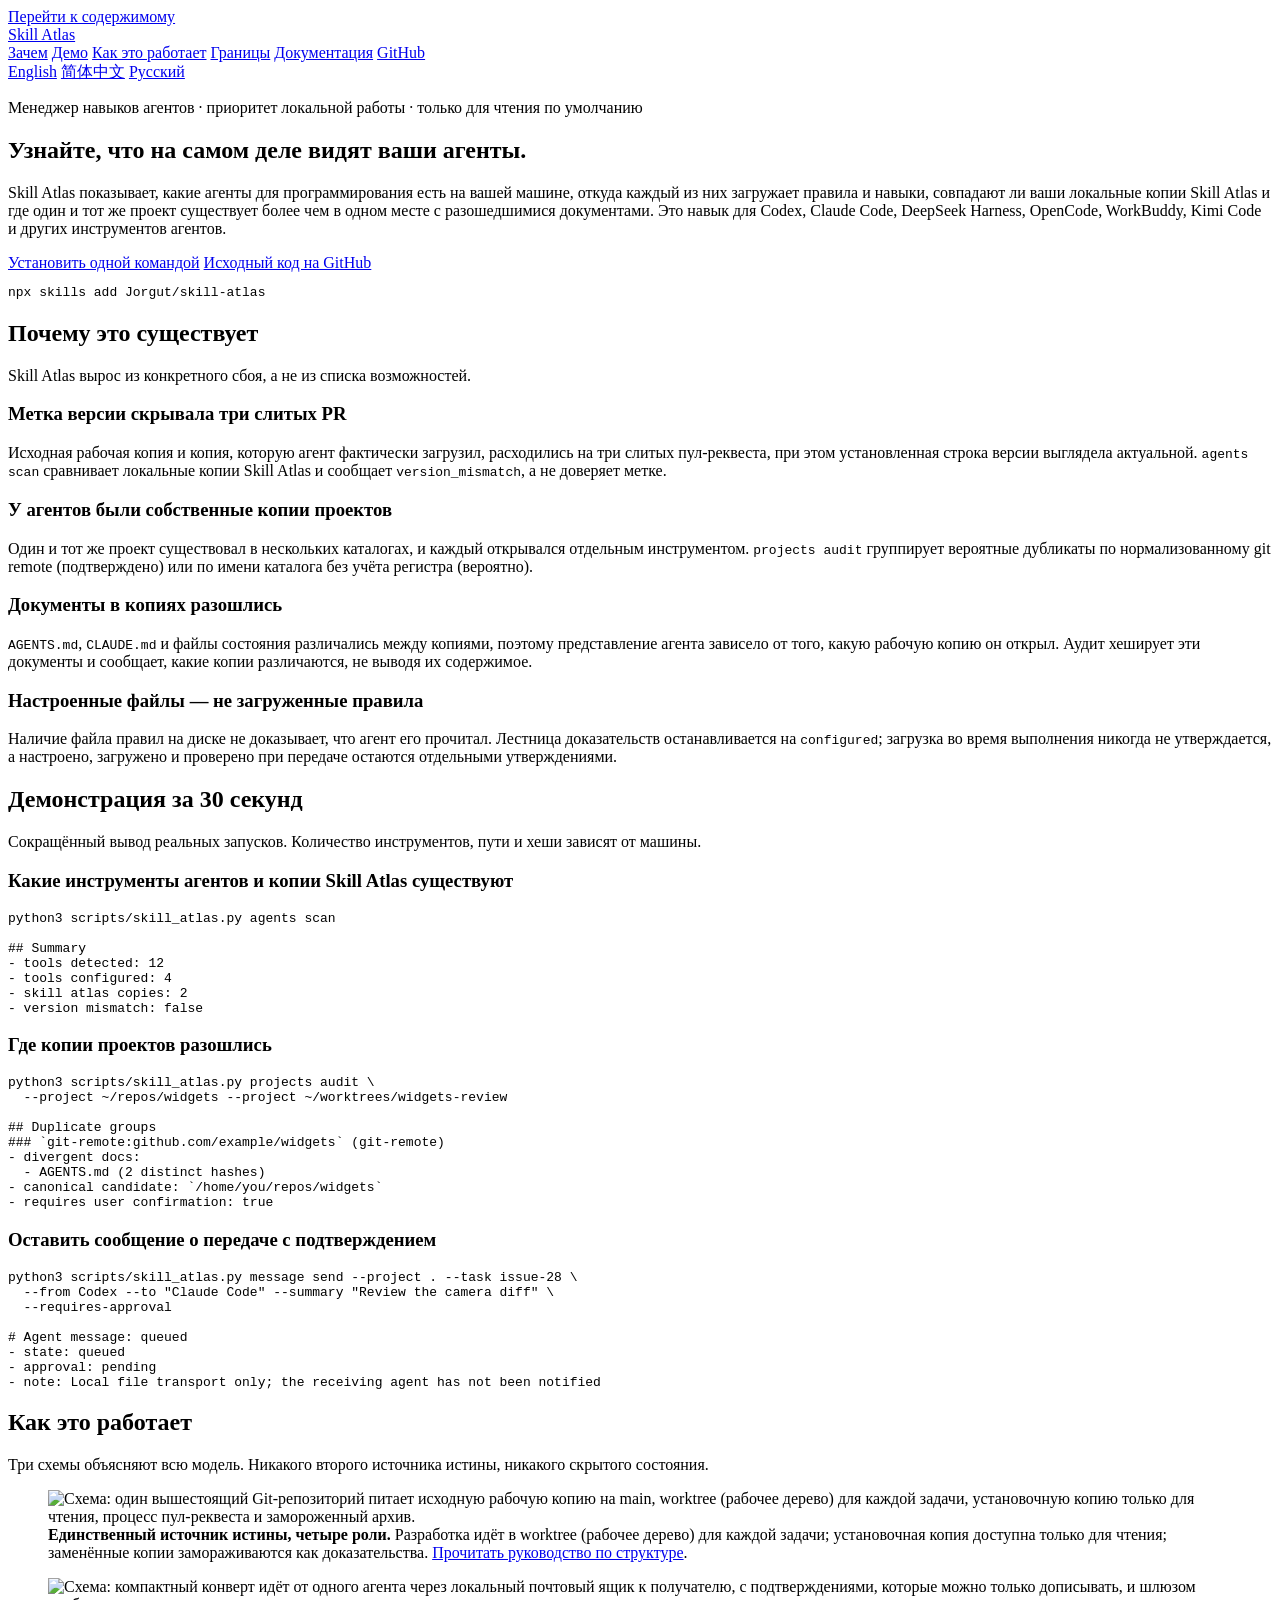
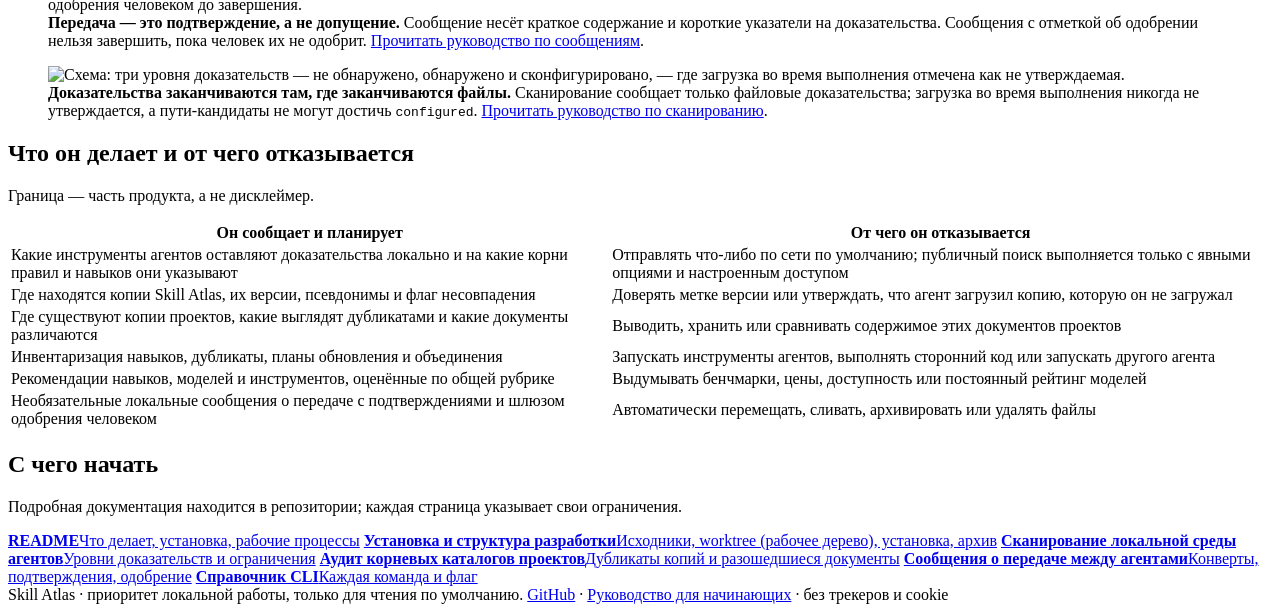
==== site/ru/index.html @ cd780894 "feat: add Chinese and Russian showcase pages Translate the site into Simplified Chinese and Russian " ====
<!doctype html>
<html lang="ru">
<head>
  <meta charset="utf-8">
  <meta name="viewport" content="width=device-width, initial-scale=1">
  <title>Skill Atlas — что на самом деле видят ваши агенты</title>
  <meta name="description" content="Локальные доказательства только для чтения об установленных агентах для программирования, их корнях правил и навыков, копиях Skill Atlas и разошедшихся копиях проектов. Один навык, одна команда.">
  <link rel="alternate" hreflang="en" href="https://jorgut.github.io/skill-atlas/">
  <link rel="alternate" hreflang="zh-CN" href="https://jorgut.github.io/skill-atlas/zh-CN/">
  <link rel="alternate" hreflang="ru" href="https://jorgut.github.io/skill-atlas/ru/">
  <link rel="stylesheet" href="../styles.css">
</head>
<body>
  <a class="skip-link" href="#main">Перейти к содержимому</a>

  <header class="site">
    <div class="wrap">
      <a class="brand" href="../">Skill Atlas</a>
      <nav aria-label="Основная навигация">
        <a href="#why">Зачем</a>
        <a href="#demo">Демо</a>
        <a href="#how">Как это работает</a>
        <a href="#refuses">Границы</a>
        <a href="#start">Документация</a>
        <a href="https://github.com/Jorgut/skill-atlas">GitHub</a>
      </nav>
      <div class="lang" aria-label="Язык">
        <a href="../" lang="en">English</a>
        <a href="../zh-CN/" lang="zh-CN">简体中文</a>
        <a href="./" aria-current="page">Русский</a>
      </div>
    </div>
  </header>

  <main id="main">
    <div class="wrap">
      <section class="hero" aria-labelledby="hero-title">
        <p class="eyebrow">Менеджер навыков агентов · приоритет локальной работы · только для чтения по умолчанию</p>
        <h1 id="hero-title">Узнайте, что на самом деле видят ваши агенты.</h1>
        <p class="lede">
          Skill Atlas показывает, какие агенты для программирования есть на вашей машине,
          откуда каждый из них загружает правила и навыки, совпадают ли ваши локальные копии Skill Atlas
          и где один и тот же проект существует более чем в одном месте с разошедшимися документами.
          Это навык для Codex, Claude Code, DeepSeek Harness, OpenCode, WorkBuddy, Kimi Code
          и других инструментов агентов.
        </p>
        <div class="actions">
          <a class="button primary" href="#install">Установить одной командой</a>
          <a class="button" href="https://github.com/Jorgut/skill-atlas">Исходный код на GitHub</a>
        </div>
        <pre id="install"><code>npx skills add Jorgut/skill-atlas</code></pre>
      </section>

      <section id="why" aria-labelledby="why-title">
        <h2 id="why-title">Почему это существует</h2>
        <p class="section-note">Skill Atlas вырос из конкретного сбоя, а не из списка возможностей.</p>
        <div class="grid two">
          <div class="card">
            <h3>Метка версии скрывала три слитых PR</h3>
            <p>Исходная рабочая копия и копия, которую агент фактически загрузил, расходились на три
              слитых пул-реквеста, при этом установленная строка версии выглядела актуальной.
              <code>agents scan</code> сравнивает локальные копии Skill Atlas и сообщает
              <code>version_mismatch</code>, а не доверяет метке.</p>
          </div>
          <div class="card">
            <h3>У агентов были собственные копии проектов</h3>
            <p>Один и тот же проект существовал в нескольких каталогах, и каждый открывался отдельным
              инструментом. <code>projects audit</code> группирует вероятные дубликаты по нормализованному
              git remote (подтверждено) или по имени каталога без учёта регистра (вероятно).</p>
          </div>
          <div class="card">
            <h3>Документы в копиях разошлись</h3>
            <p><code>AGENTS.md</code>, <code>CLAUDE.md</code> и файлы состояния различались между копиями,
              поэтому представление агента зависело от того, какую рабочую копию он открыл.
              Аудит хеширует эти документы и сообщает, какие копии различаются, не выводя их содержимое.</p>
          </div>
          <div class="card">
            <h3>Настроенные файлы — не загруженные правила</h3>
            <p>Наличие файла правил на диске не доказывает, что агент его прочитал. Лестница доказательств
              останавливается на <code>configured</code>; загрузка во время выполнения никогда не утверждается,
              а настроено, загружено и проверено при передаче остаются отдельными утверждениями.</p>
          </div>
        </div>
      </section>

      <section id="demo" aria-labelledby="demo-title">
        <h2 id="demo-title">Демонстрация за 30 секунд</h2>
        <p class="section-note">Сокращённый вывод реальных запусков. Количество инструментов, пути и хеши зависят от машины.</p>
        <div class="demo">
          <h3>Какие инструменты агентов и копии Skill Atlas существуют</h3>
          <pre><code>python3 scripts/skill_atlas.py agents scan

## Summary
- tools detected: 12
- tools configured: 4
- skill atlas copies: 2
- version mismatch: false</code></pre>

          <h3>Где копии проектов разошлись</h3>
          <pre><code>python3 scripts/skill_atlas.py projects audit \
  --project ~/repos/widgets --project ~/worktrees/widgets-review

## Duplicate groups
### `git-remote:github.com/example/widgets` (git-remote)
- divergent docs:
  - AGENTS.md (2 distinct hashes)
- canonical candidate: `/home/you/repos/widgets`
- requires user confirmation: true</code></pre>

          <h3>Оставить сообщение о передаче с подтверждением</h3>
          <pre><code>python3 scripts/skill_atlas.py message send --project . --task issue-28 \
  --from Codex --to "Claude Code" --summary "Review the camera diff" \
  --requires-approval

# Agent message: queued
- state: queued
- approval: pending
- note: Local file transport only; the receiving agent has not been notified</code></pre>
        </div>
      </section>

      <section id="how" aria-labelledby="how-title">
        <h2 id="how-title">Как это работает</h2>
        <p class="section-note">Три схемы объясняют всю модель. Никакого второго источника истины, никакого скрытого состояния.</p>

        <figure>
          <img src="../assets/roles.svg" alt="Схема: один вышестоящий Git-репозиторий питает исходную рабочую копию на main, worktree (рабочее дерево) для каждой задачи, установочную копию только для чтения, процесс пул-реквеста и замороженный архив.">
          <figcaption><strong>Единственный источник истины, четыре роли.</strong> Разработка идёт в worktree (рабочее дерево)
            для каждой задачи; установочная копия доступна только для чтения; заменённые копии замораживаются как доказательства.
            <a href="https://github.com/Jorgut/skill-atlas/blob/main/docs/development-layout.md">Прочитать руководство по структуре</a>.</figcaption>
        </figure>

        <figure>
          <img src="../assets/message-flow.svg" alt="Схема: компактный конверт идёт от одного агента через локальный почтовый ящик к получателю, с подтверждениями, которые можно только дописывать, и шлюзом одобрения человеком до завершения.">
          <figcaption><strong>Передача — это подтверждение, а не допущение.</strong> Сообщение несёт краткое содержание
            и короткие указатели на доказательства. Сообщения с отметкой об одобрении нельзя завершить,
            пока человек их не одобрит.
            <a href="https://github.com/Jorgut/skill-atlas/blob/main/docs/agent-messaging.md">Прочитать руководство по сообщениям</a>.</figcaption>
        </figure>

        <figure>
          <img src="../assets/evidence-ladder.svg" alt="Схема: три уровня доказательств — не обнаружено, обнаружено и сконфигурировано, — где загрузка во время выполнения отмечена как не утверждаемая.">
          <figcaption><strong>Доказательства заканчиваются там, где заканчиваются файлы.</strong> Сканирование сообщает
            только файловые доказательства; загрузка во время выполнения никогда не утверждается,
            а пути-кандидаты не могут достичь <code>configured</code>.
            <a href="https://github.com/Jorgut/skill-atlas/blob/main/docs/agent-environments.md">Прочитать руководство по сканированию</a>.</figcaption>
        </figure>
      </section>

      <section id="refuses" aria-labelledby="refuses-title">
        <h2 id="refuses-title">Что он делает и от чего отказывается</h2>
        <p class="section-note">Граница — часть продукта, а не дисклеймер.</p>
        <div class="table-wrap">
          <table>
            <thead>
              <tr><th scope="col">Он сообщает и планирует</th><th scope="col">От чего он отказывается</th></tr>
            </thead>
            <tbody>
              <tr><td>Какие инструменты агентов оставляют доказательства локально и на какие корни правил и навыков они указывают</td><td class="refuse">Отправлять что-либо по сети по умолчанию; публичный поиск выполняется только с явными опциями и настроенным доступом</td></tr>
              <tr><td>Где находятся копии Skill Atlas, их версии, псевдонимы и флаг несовпадения</td><td class="refuse">Доверять метке версии или утверждать, что агент загрузил копию, которую он не загружал</td></tr>
              <tr><td>Где существуют копии проектов, какие выглядят дубликатами и какие документы различаются</td><td class="refuse">Выводить, хранить или сравнивать содержимое этих документов проектов</td></tr>
              <tr><td>Инвентаризация навыков, дубликаты, планы обновления и объединения</td><td class="refuse">Запускать инструменты агентов, выполнять сторонний код или запускать другого агента</td></tr>
              <tr><td>Рекомендации навыков, моделей и инструментов, оценённые по общей рубрике</td><td class="refuse">Выдумывать бенчмарки, цены, доступность или постоянный рейтинг моделей</td></tr>
              <tr><td>Необязательные локальные сообщения о передаче с подтверждениями и шлюзом одобрения человеком</td><td class="refuse">Автоматически перемещать, сливать, архивировать или удалять файлы</td></tr>
            </tbody>
          </table>
        </div>
      </section>

      <section id="start" aria-labelledby="start-title">
        <h2 id="start-title">С чего начать</h2>
        <p class="section-note">Подробная документация находится в репозитории; каждая страница указывает свои ограничения.</p>
        <div class="links">
          <a href="https://github.com/Jorgut/skill-atlas/blob/main/README.md"><strong>README</strong><span>Что делает, установка, рабочие процессы</span></a>
          <a href="https://github.com/Jorgut/skill-atlas/blob/main/docs/development-layout.md"><strong>Установка и структура разработки</strong><span>Исходники, worktree (рабочее дерево), установка, архив</span></a>
          <a href="https://github.com/Jorgut/skill-atlas/blob/main/docs/agent-environments.md"><strong>Сканирование локальной среды агентов</strong><span>Уровни доказательств и ограничения</span></a>
          <a href="https://github.com/Jorgut/skill-atlas/blob/main/docs/project-root-audit.md"><strong>Аудит корневых каталогов проектов</strong><span>Дубликаты копий и разошедшиеся документы</span></a>
          <a href="https://github.com/Jorgut/skill-atlas/blob/main/docs/agent-messaging.md"><strong>Сообщения о передаче между агентами</strong><span>Конверты, подтверждения, одобрение</span></a>
          <a href="https://github.com/Jorgut/skill-atlas/blob/main/docs/cli-reference.md"><strong>Справочник CLI</strong><span>Каждая команда и флаг</span></a>
        </div>
      </section>
    </div>
  </main>

  <footer>
    <div class="wrap">
      <span>Skill Atlas · приоритет локальной работы, только для чтения по умолчанию.</span>
      <span><a href="https://github.com/Jorgut/skill-atlas">GitHub</a> · <a href="https://github.com/Jorgut/skill-atlas/blob/main/docs/GETTING_STARTED.ru.md">Руководство для начинающих</a> · без трекеров и cookie</span>
    </div>
  </footer>
</body>
</html>
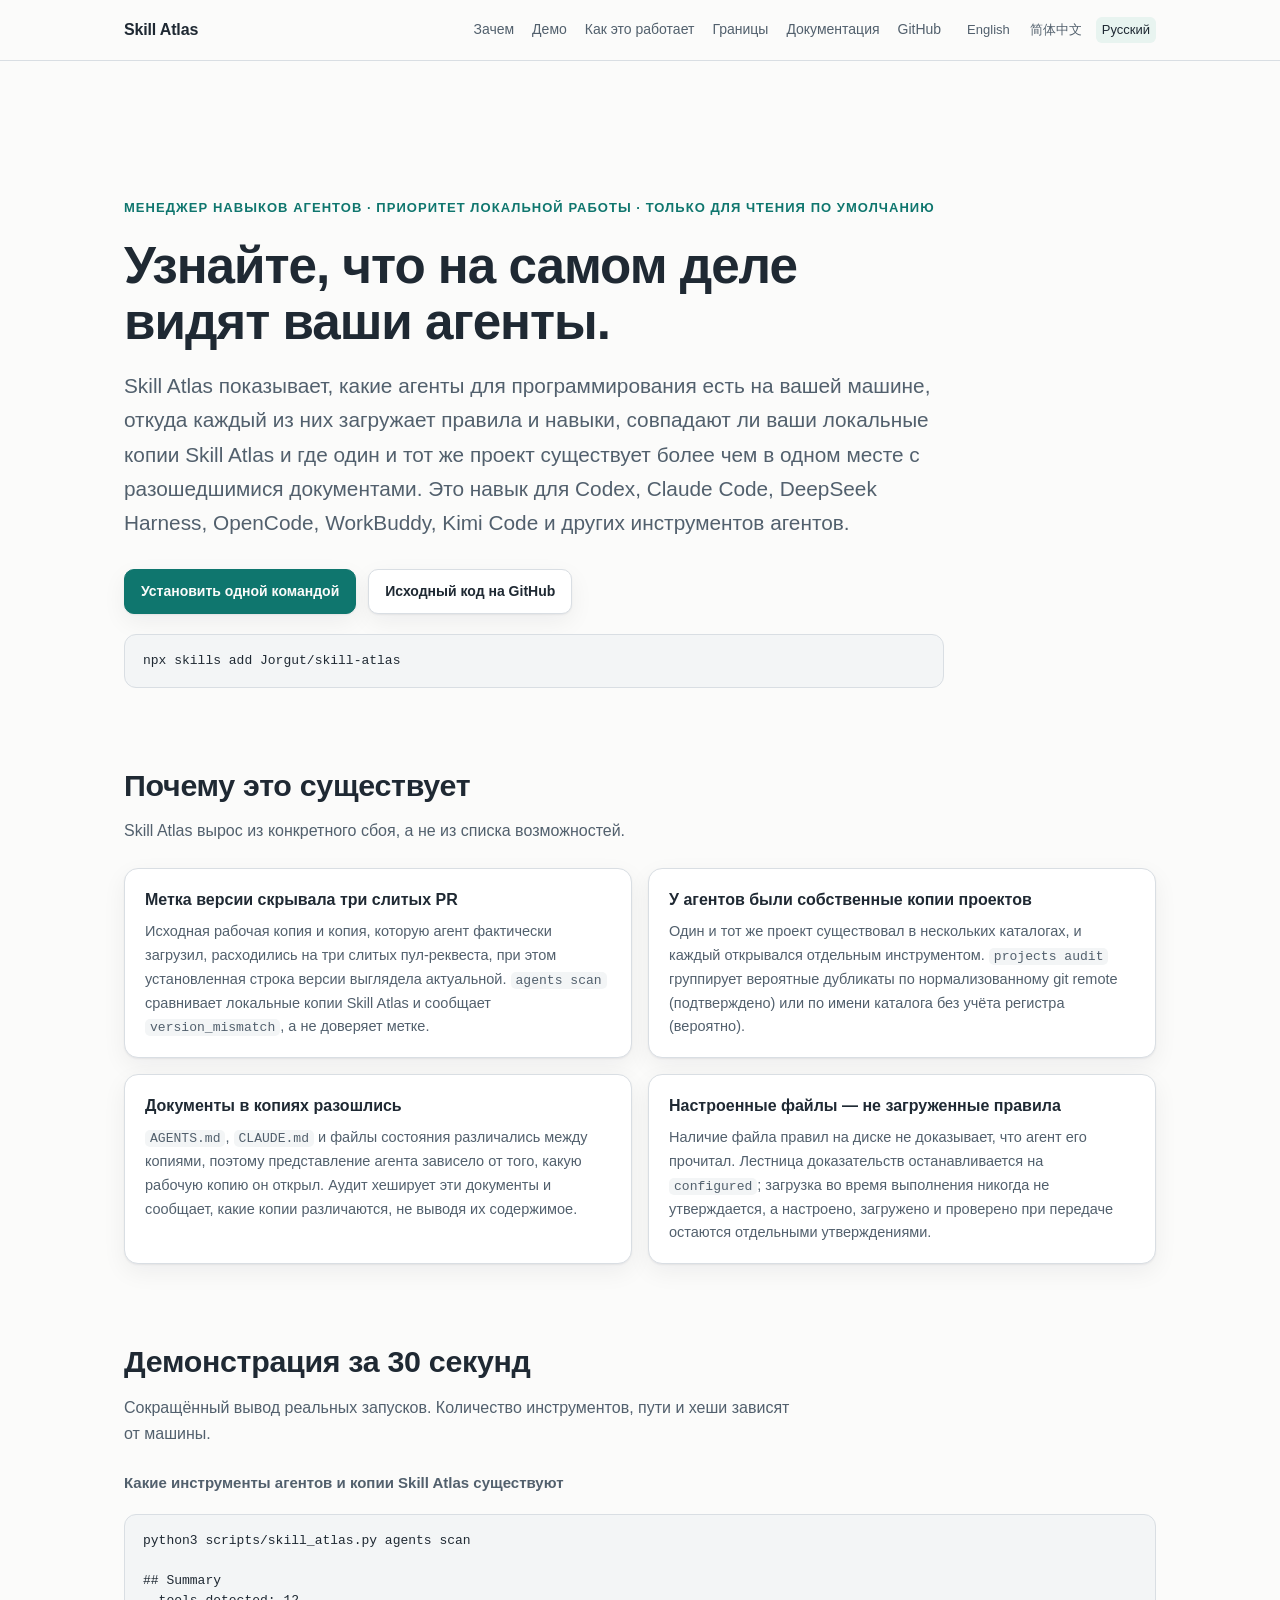
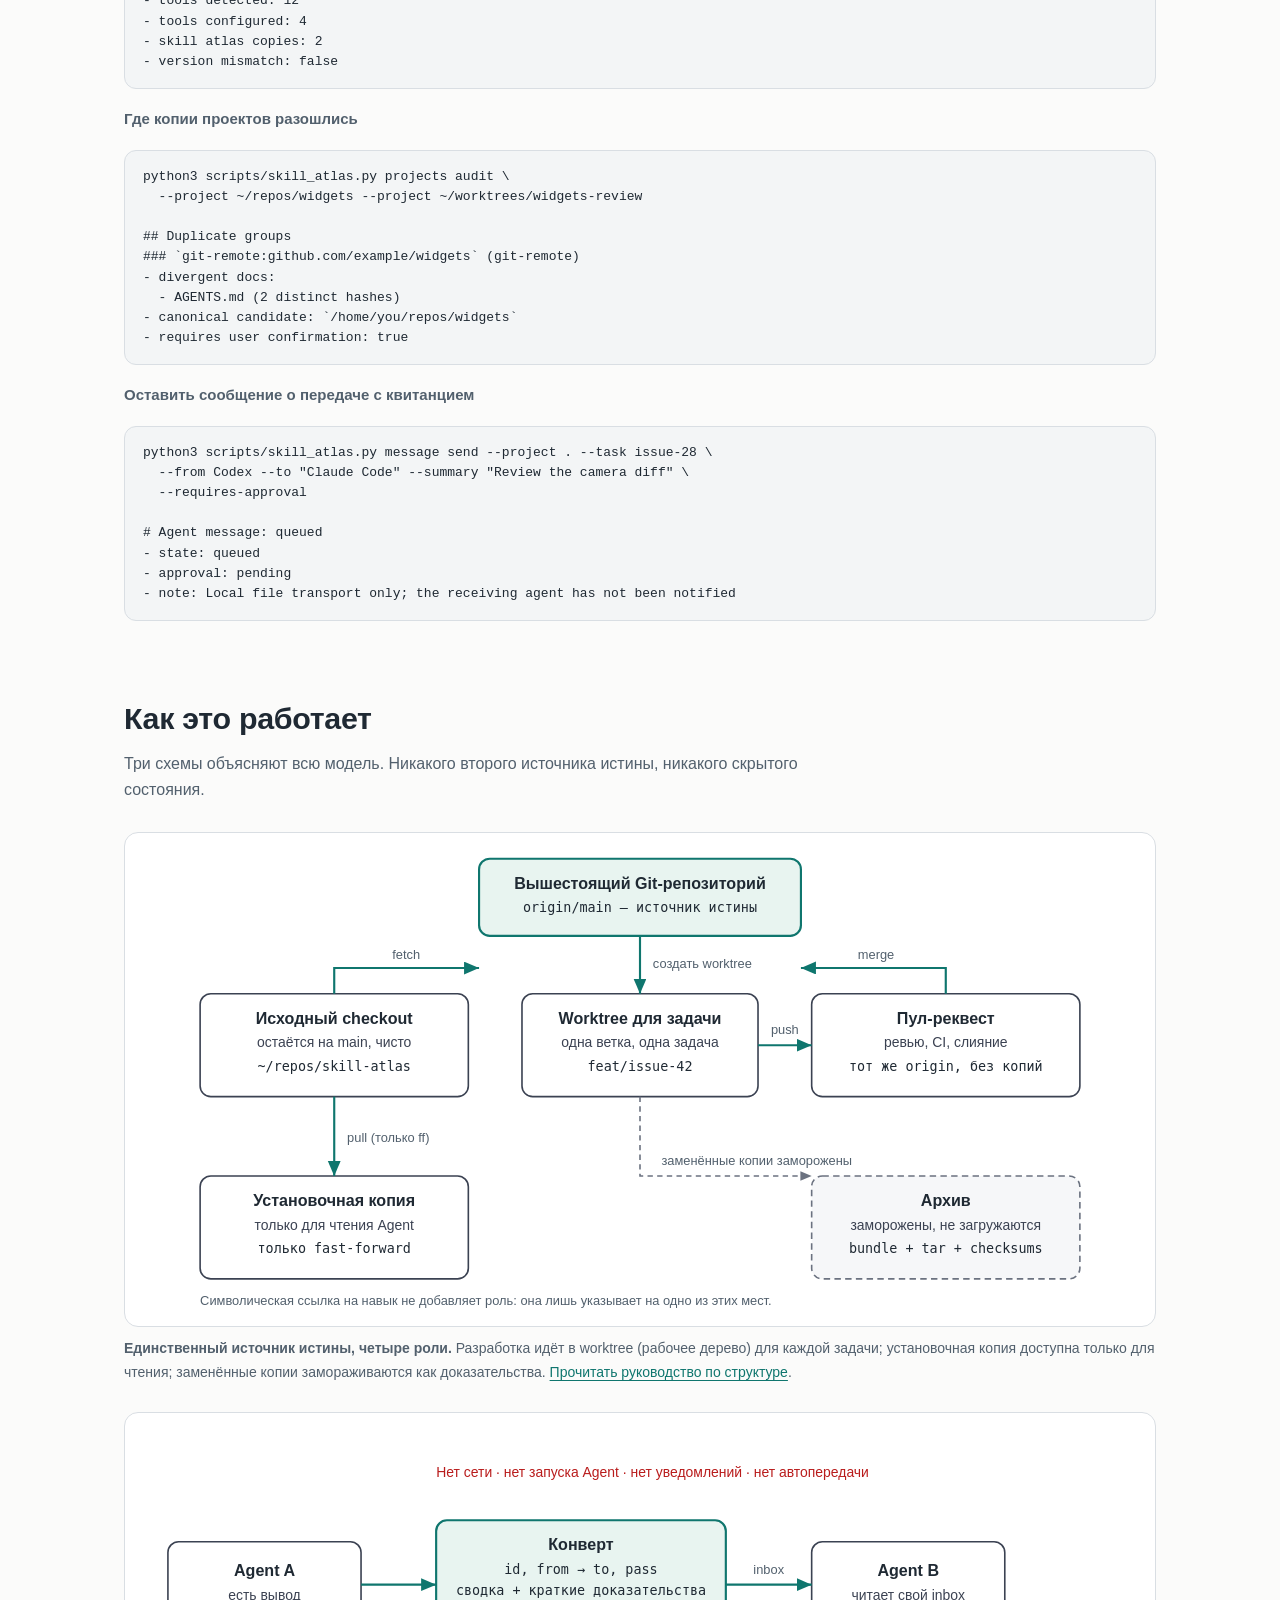
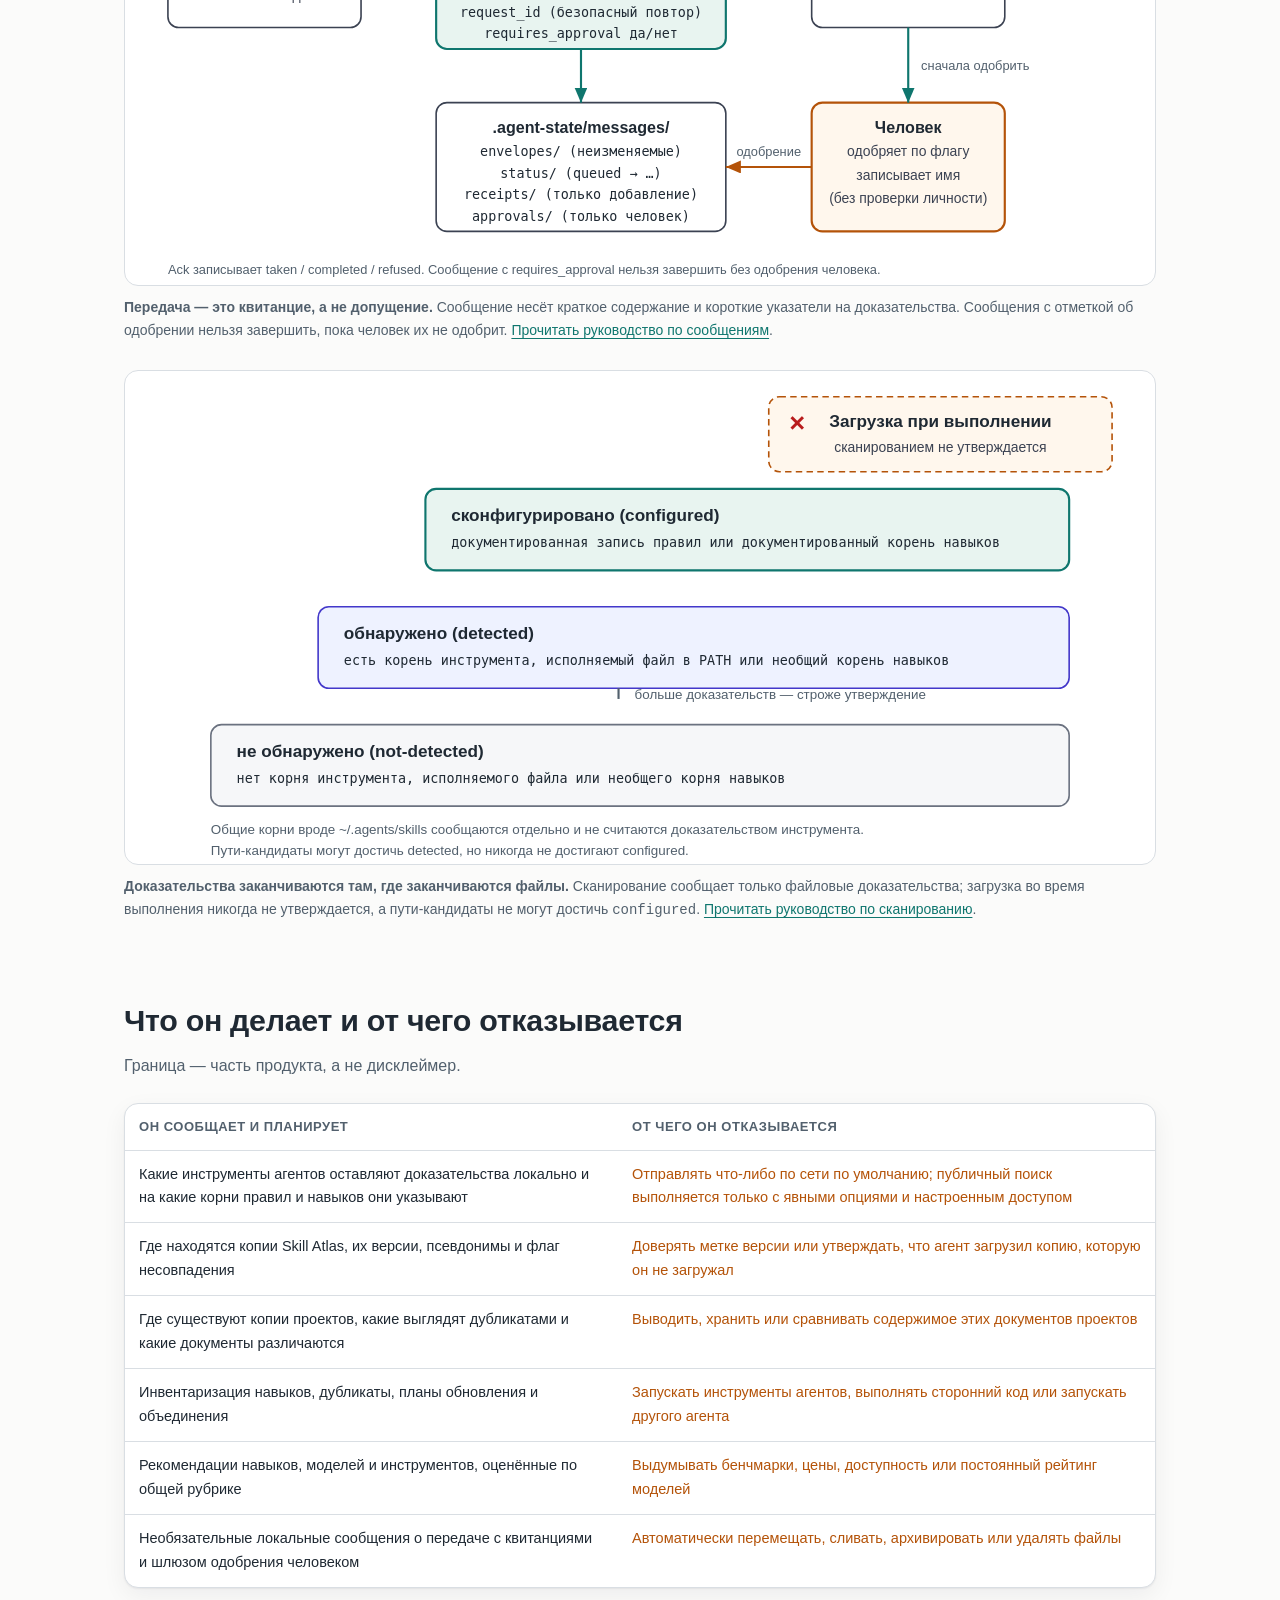
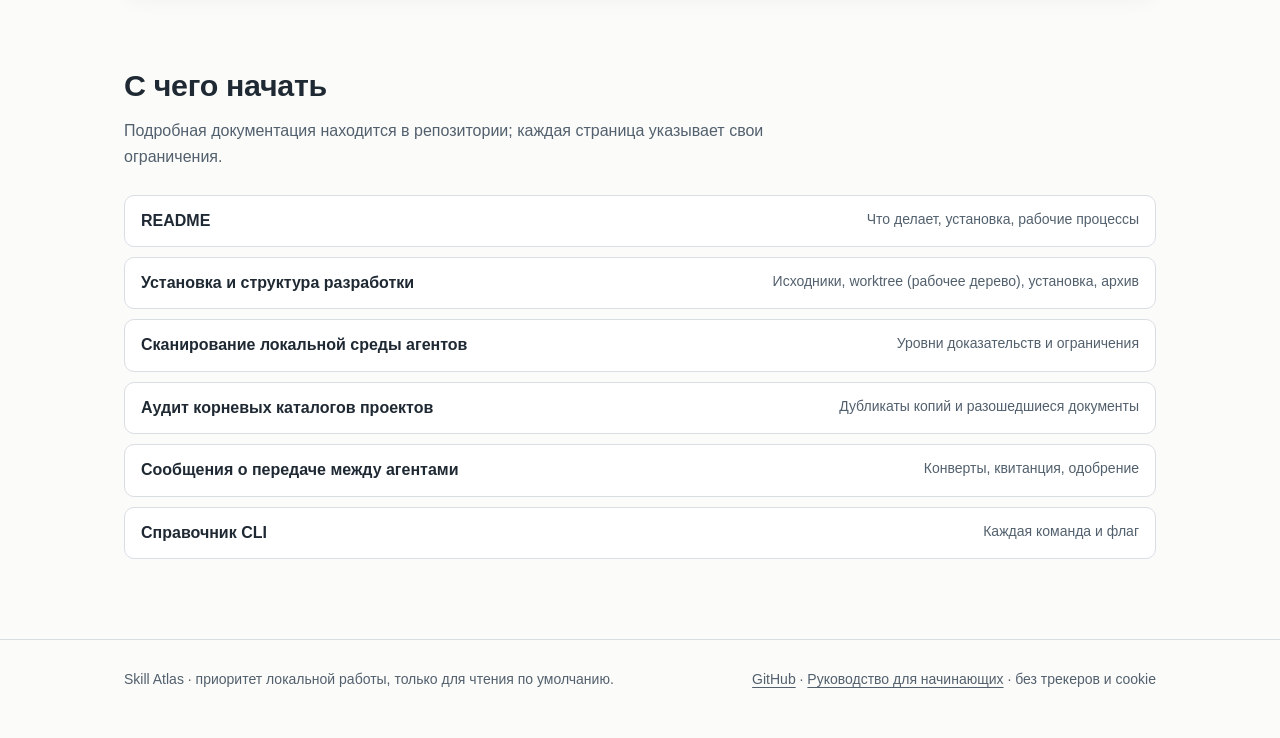
==== commit f35076c6: "docs: add localized principle diagrams and use them Add zh-CN and Russian variants of the three diag" ====
--- a/site/ru/index.html
+++ b/site/ru/index.html
@@ -107,7 +107,7 @@
 - canonical candidate: `/home/you/repos/widgets`
 - requires user confirmation: true</code></pre>
 
-          <h3>Оставить сообщение о передаче с подтверждением</h3>
+          <h3>Оставить сообщение о передаче с квитанцием</h3>
           <pre><code>python3 scripts/skill_atlas.py message send --project . --task issue-28 \
   --from Codex --to "Claude Code" --summary "Review the camera diff" \
   --requires-approval
@@ -124,22 +124,22 @@
         <p class="section-note">Три схемы объясняют всю модель. Никакого второго источника истины, никакого скрытого состояния.</p>
 
         <figure>
-          <img src="../assets/roles.svg" alt="Схема: один вышестоящий Git-репозиторий питает исходную рабочую копию на main, worktree (рабочее дерево) для каждой задачи, установочную копию только для чтения, процесс пул-реквеста и замороженный архив.">
+          <img src="../assets/roles.ru.svg" alt="Схема: один вышестоящий Git-репозиторий питает исходную рабочую копию на main, worktree (рабочее дерево) для каждой задачи, установочную копию только для чтения, процесс пул-реквеста и замороженный архив.">
           <figcaption><strong>Единственный источник истины, четыре роли.</strong> Разработка идёт в worktree (рабочее дерево)
             для каждой задачи; установочная копия доступна только для чтения; заменённые копии замораживаются как доказательства.
             <a href="https://github.com/Jorgut/skill-atlas/blob/main/docs/development-layout.md">Прочитать руководство по структуре</a>.</figcaption>
         </figure>
 
         <figure>
-          <img src="../assets/message-flow.svg" alt="Схема: компактный конверт идёт от одного агента через локальный почтовый ящик к получателю, с подтверждениями, которые можно только дописывать, и шлюзом одобрения человеком до завершения.">
-          <figcaption><strong>Передача — это подтверждение, а не допущение.</strong> Сообщение несёт краткое содержание
+          <img src="../assets/message-flow.ru.svg" alt="Схема: компактный конверт идёт от одного агента через локальный почтовый ящик к получателю, с квитанциями, которые можно только дописывать, и шлюзом одобрения человеком до завершения.">
+          <figcaption><strong>Передача — это квитанцие, а не допущение.</strong> Сообщение несёт краткое содержание
             и короткие указатели на доказательства. Сообщения с отметкой об одобрении нельзя завершить,
             пока человек их не одобрит.
             <a href="https://github.com/Jorgut/skill-atlas/blob/main/docs/agent-messaging.md">Прочитать руководство по сообщениям</a>.</figcaption>
         </figure>
 
         <figure>
-          <img src="../assets/evidence-ladder.svg" alt="Схема: три уровня доказательств — не обнаружено, обнаружено и сконфигурировано, — где загрузка во время выполнения отмечена как не утверждаемая.">
+          <img src="../assets/evidence-ladder.ru.svg" alt="Схема: три уровня доказательств — не обнаружено, обнаружено и сконфигурировано, — где загрузка во время выполнения отмечена как не утверждаемая.">
           <figcaption><strong>Доказательства заканчиваются там, где заканчиваются файлы.</strong> Сканирование сообщает
             только файловые доказательства; загрузка во время выполнения никогда не утверждается,
             а пути-кандидаты не могут достичь <code>configured</code>.
@@ -161,7 +161,7 @@
               <tr><td>Где существуют копии проектов, какие выглядят дубликатами и какие документы различаются</td><td class="refuse">Выводить, хранить или сравнивать содержимое этих документов проектов</td></tr>
               <tr><td>Инвентаризация навыков, дубликаты, планы обновления и объединения</td><td class="refuse">Запускать инструменты агентов, выполнять сторонний код или запускать другого агента</td></tr>
               <tr><td>Рекомендации навыков, моделей и инструментов, оценённые по общей рубрике</td><td class="refuse">Выдумывать бенчмарки, цены, доступность или постоянный рейтинг моделей</td></tr>
-              <tr><td>Необязательные локальные сообщения о передаче с подтверждениями и шлюзом одобрения человеком</td><td class="refuse">Автоматически перемещать, сливать, архивировать или удалять файлы</td></tr>
+              <tr><td>Необязательные локальные сообщения о передаче с квитанциями и шлюзом одобрения человеком</td><td class="refuse">Автоматически перемещать, сливать, архивировать или удалять файлы</td></tr>
             </tbody>
           </table>
         </div>
@@ -175,7 +175,7 @@
           <a href="https://github.com/Jorgut/skill-atlas/blob/main/docs/development-layout.md"><strong>Установка и структура разработки</strong><span>Исходники, worktree (рабочее дерево), установка, архив</span></a>
           <a href="https://github.com/Jorgut/skill-atlas/blob/main/docs/agent-environments.md"><strong>Сканирование локальной среды агентов</strong><span>Уровни доказательств и ограничения</span></a>
           <a href="https://github.com/Jorgut/skill-atlas/blob/main/docs/project-root-audit.md"><strong>Аудит корневых каталогов проектов</strong><span>Дубликаты копий и разошедшиеся документы</span></a>
-          <a href="https://github.com/Jorgut/skill-atlas/blob/main/docs/agent-messaging.md"><strong>Сообщения о передаче между агентами</strong><span>Конверты, подтверждения, одобрение</span></a>
+          <a href="https://github.com/Jorgut/skill-atlas/blob/main/docs/agent-messaging.md"><strong>Сообщения о передаче между агентами</strong><span>Конверты, квитанция, одобрение</span></a>
           <a href="https://github.com/Jorgut/skill-atlas/blob/main/docs/cli-reference.md"><strong>Справочник CLI</strong><span>Каждая команда и флаг</span></a>
         </div>
       </section>
--- a/site/styles.css
+++ b/site/styles.css
@@ -0,0 +1,173 @@
+:root {
+  color-scheme: light dark;
+  --bg: #fbfbfa;
+  --surface: #ffffff;
+  --text: #1f2933;
+  --muted: #52606d;
+  --line: #d9dee3;
+  --accent: #0f766e;
+  --accent-soft: #e8f4f0;
+  --warn: #b45309;
+  --warn-soft: #fff7ed;
+  --code-bg: #f3f5f6;
+  --shadow: 0 1px 2px rgb(15 23 42 / 6%), 0 8px 24px rgb(15 23 42 / 6%);
+  --width: 1080px;
+  --radius: 14px;
+}
+
+@media (prefers-color-scheme: dark) {
+  :root {
+    --bg: #101418;
+    --surface: #171d23;
+    --text: #e6edf3;
+    --muted: #9aa7b4;
+    --line: #2c3742;
+    --accent: #5eead4;
+    --accent-soft: #10322e;
+    --warn: #fbbf24;
+    --warn-soft: #2a1f0d;
+    --code-bg: #0b0f13;
+    --shadow: none;
+  }
+}
+
+* { box-sizing: border-box; }
+
+html { scroll-behavior: smooth; }
+@media (prefers-reduced-motion: reduce) {
+  html { scroll-behavior: auto; }
+}
+
+body {
+  margin: 0;
+  background: var(--bg);
+  color: var(--text);
+  font: 16px/1.65 -apple-system, BlinkMacSystemFont, "Segoe UI", "Noto Sans", "Helvetica Neue", Arial, sans-serif;
+  -webkit-font-smoothing: antialiased;
+}
+
+a { color: var(--accent); text-decoration-thickness: 1px; text-underline-offset: 3px; }
+a:hover { text-decoration-thickness: 2px; }
+a:focus-visible, button:focus-visible {
+  outline: 3px solid var(--accent);
+  outline-offset: 2px;
+  border-radius: 4px;
+}
+
+.wrap { max-width: var(--width); margin: 0 auto; padding: 0 24px; }
+
+header.site {
+  border-bottom: 1px solid var(--line);
+  background: color-mix(in srgb, var(--bg) 88%, transparent);
+  backdrop-filter: blur(10px);
+  position: sticky;
+  top: 0;
+  z-index: 10;
+}
+header.site .wrap {
+  display: flex;
+  align-items: center;
+  gap: 20px;
+  min-height: 60px;
+  flex-wrap: wrap;
+}
+.brand { font-weight: 700; letter-spacing: -0.01em; color: var(--text); text-decoration: none; }
+header.site nav { margin-left: auto; display: flex; gap: 18px; flex-wrap: wrap; }
+header.site nav a { color: var(--muted); text-decoration: none; font-size: 14px; }
+header.site nav a:hover { color: var(--text); }
+.lang { display: flex; gap: 8px; font-size: 13px; color: var(--muted); }
+.lang a { color: var(--muted); text-decoration: none; padding: 2px 6px; border-radius: 6px; }
+.lang a[aria-current="page"] { color: var(--text); background: var(--accent-soft); }
+
+main { padding: 64px 0 80px; }
+
+.hero { display: grid; gap: 20px; max-width: 820px; }
+.eyebrow {
+  margin: 0;
+  font-size: 13px;
+  letter-spacing: 0.08em;
+  text-transform: uppercase;
+  color: var(--accent);
+  font-weight: 600;
+}
+h1 { margin: 0; font-size: clamp(2rem, 5vw, 3.2rem); line-height: 1.08; letter-spacing: -0.02em; }
+.lede { margin: 0; font-size: clamp(1.05rem, 2.2vw, 1.3rem); color: var(--muted); max-width: 72ch; }
+.actions { display: flex; gap: 12px; flex-wrap: wrap; margin-top: 8px; }
+.button {
+  display: inline-flex;
+  align-items: center;
+  gap: 8px;
+  padding: 10px 16px;
+  border-radius: 10px;
+  border: 1px solid var(--line);
+  background: var(--surface);
+  color: var(--text);
+  text-decoration: none;
+  font-weight: 600;
+  font-size: 14px;
+  box-shadow: var(--shadow);
+}
+.button.primary { background: var(--accent); border-color: var(--accent); color: var(--bg); }
+.button:hover { text-decoration: none; border-color: var(--accent); }
+
+section { margin-top: 72px; }
+section > h2 { margin: 0 0 8px; font-size: clamp(1.4rem, 3vw, 1.9rem); letter-spacing: -0.01em; }
+.section-note { margin: 0 0 24px; color: var(--muted); max-width: 76ch; }
+
+.grid { display: grid; gap: 16px; }
+@media (min-width: 760px) {
+  .grid.two { grid-template-columns: 1fr 1fr; }
+  .grid.three { grid-template-columns: repeat(3, 1fr); }
+}
+
+.card {
+  background: var(--surface);
+  border: 1px solid var(--line);
+  border-radius: var(--radius);
+  padding: 18px 20px;
+  box-shadow: var(--shadow);
+}
+.card h3 { margin: 0 0 6px; font-size: 16px; }
+.card p { margin: 0; color: var(--muted); font-size: 14.5px; }
+
+ul.plain { margin: 0; padding-left: 1.2em; color: var(--muted); }
+ul.plain li { margin: 6px 0; }
+ul.plain strong { color: var(--text); }
+
+pre {
+  margin: 0;
+  padding: 16px 18px;
+  overflow-x: auto;
+  background: var(--code-bg);
+  border: 1px solid var(--line);
+  border-radius: 12px;
+  font: 13px/1.55 ui-monospace, "SF Mono", Menlo, Consolas, monospace;
+}
+code { font-family: ui-monospace, "SF Mono", Menlo, Consolas, monospace; }
+p code, li code, td code { background: var(--code-bg); padding: 1px 5px; border-radius: 5px; font-size: 0.9em; }
+.demo { display: grid; gap: 18px; margin-top: 20px; }
+.demo h3 { margin: 0; font-size: 15px; color: var(--muted); font-weight: 600; }
+
+figure { margin: 28px 0 0; }
+figure img { display: block; width: 100%; height: auto; border-radius: var(--radius); border: 1px solid var(--line); background: var(--surface); }
+figcaption { margin-top: 10px; color: var(--muted); font-size: 14px; }
+
+table { width: 100%; border-collapse: collapse; margin-top: 20px; font-size: 14.5px; }
+th, td { text-align: left; vertical-align: top; padding: 12px 14px; border-bottom: 1px solid var(--line); }
+th { color: var(--muted); font-size: 13px; letter-spacing: 0.04em; text-transform: uppercase; }
+td.refuse { color: var(--warn); }
+tr:last-child td { border-bottom: 0; }
+.table-wrap { overflow-x: auto; background: var(--surface); border: 1px solid var(--line); border-radius: var(--radius); box-shadow: var(--shadow); }
+.table-wrap table { margin: 0; }
+
+.links { display: grid; gap: 10px; margin-top: 16px; }
+.links a { display: flex; justify-content: space-between; gap: 16px; padding: 12px 16px; background: var(--surface); border: 1px solid var(--line); border-radius: 10px; text-decoration: none; color: var(--text); }
+.links a span { color: var(--muted); font-size: 14px; }
+.links a:hover { border-color: var(--accent); }
+
+footer { border-top: 1px solid var(--line); padding: 28px 0 48px; color: var(--muted); font-size: 14px; }
+footer .wrap { display: flex; justify-content: space-between; gap: 20px; flex-wrap: wrap; }
+footer a { color: var(--muted); }
+
+.skip-link { position: absolute; left: -9999px; top: 8px; background: var(--surface); padding: 8px 12px; border-radius: 8px; border: 1px solid var(--line); z-index: 20; }
+.skip-link:focus { left: 16px; }
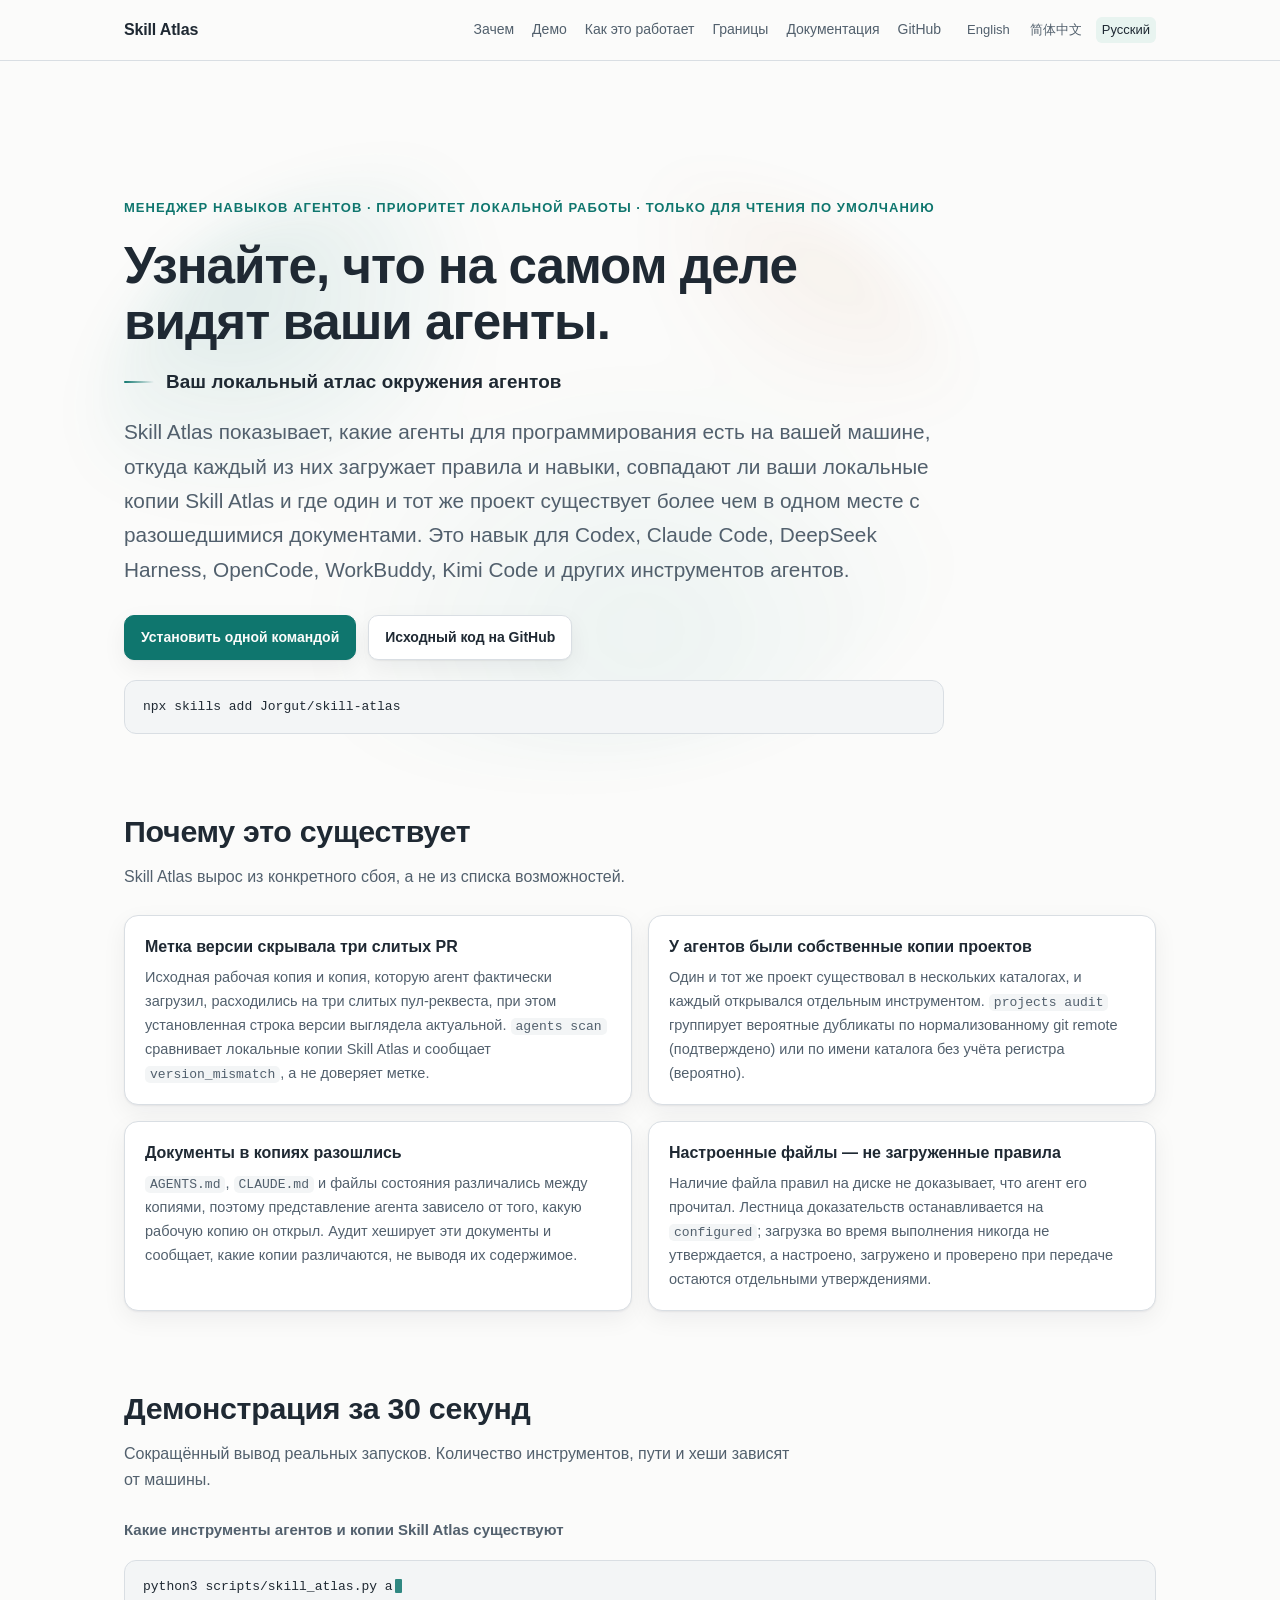
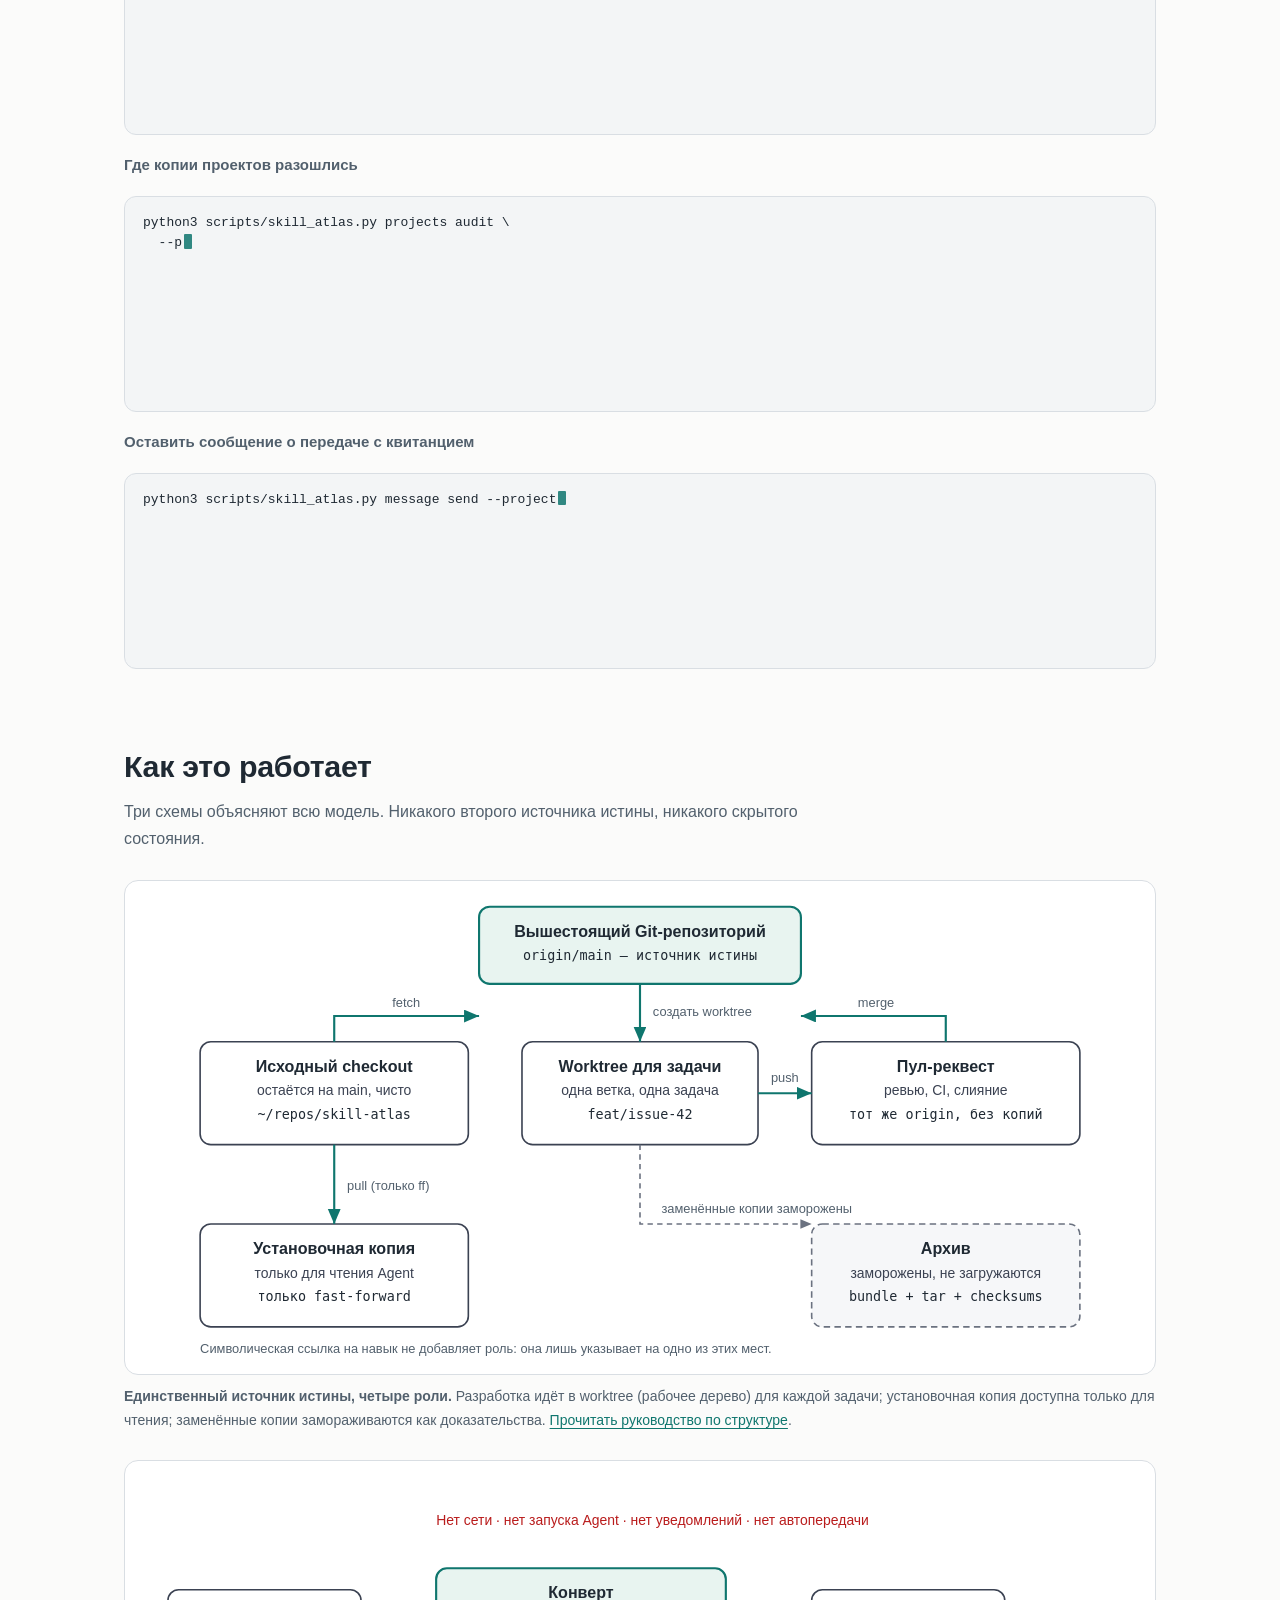
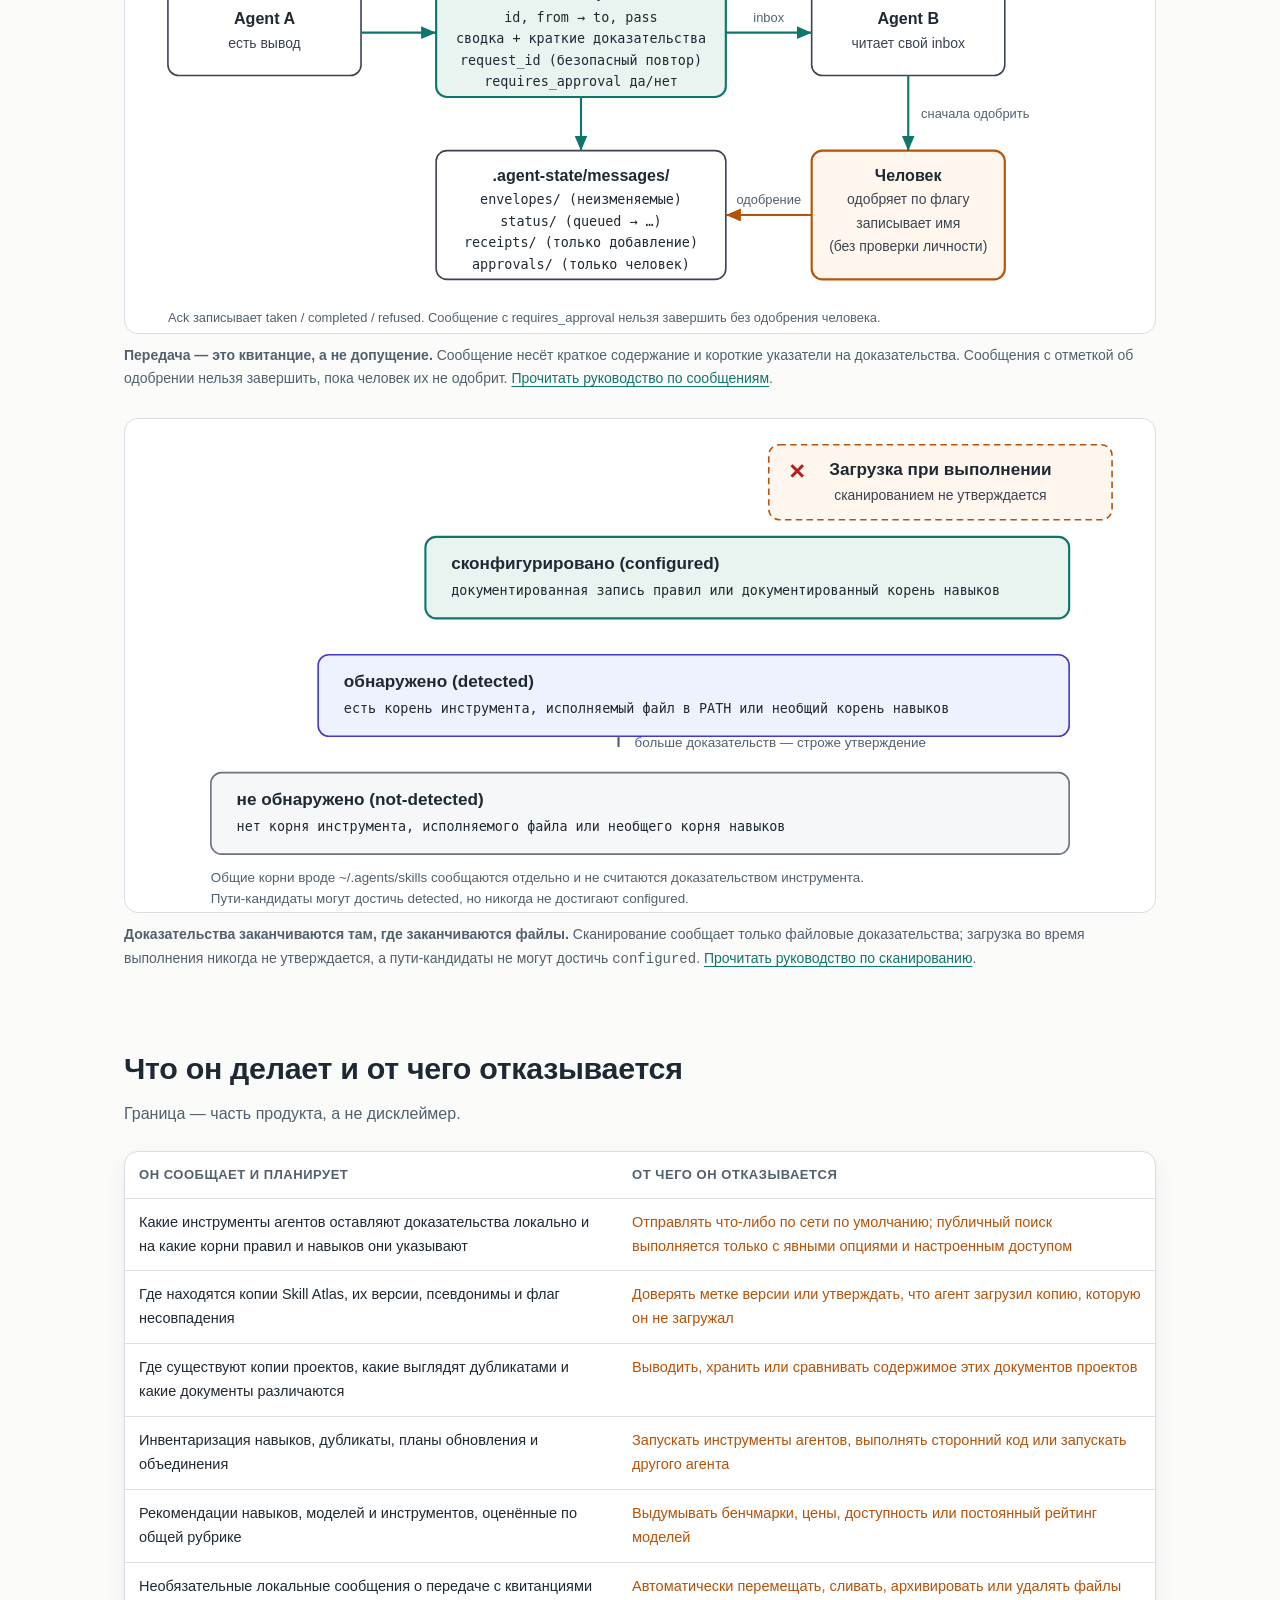
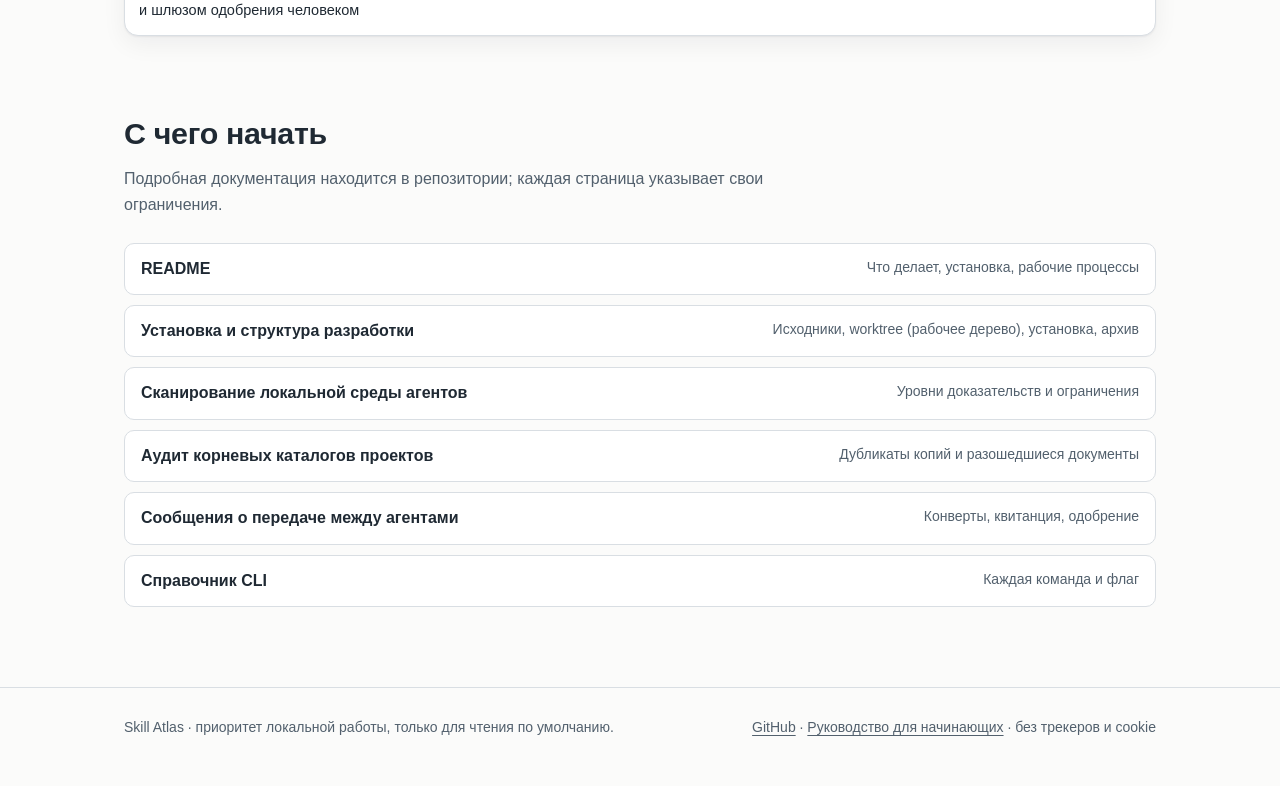
==== commit 2f3fce03: "feat(site): add interaction motion and a screenshot script Add progressive-enhancement motion to the" ====
--- a/site/ru/index.html
+++ b/site/ru/index.html
@@ -9,6 +9,7 @@
   <link rel="alternate" hreflang="zh-CN" href="https://jorgut.github.io/skill-atlas/zh-CN/">
   <link rel="alternate" hreflang="ru" href="https://jorgut.github.io/skill-atlas/ru/">
   <link rel="stylesheet" href="../styles.css">
+  <script src="../motion.js" defer></script>
 </head>
 <body>
   <a class="skip-link" href="#main">Перейти к содержимому</a>
@@ -37,6 +38,7 @@
       <section class="hero" aria-labelledby="hero-title">
         <p class="eyebrow">Менеджер навыков агентов · приоритет локальной работы · только для чтения по умолчанию</p>
         <h1 id="hero-title">Узнайте, что на самом деле видят ваши агенты.</h1>
+        <p class="positioning">Ваш локальный атлас окружения агентов</p>
         <p class="lede">
           Skill Atlas показывает, какие агенты для программирования есть на вашей машине,
           откуда каждый из них загружает правила и навыки, совпадают ли ваши локальные копии Skill Atlas
--- a/site/styles.css
+++ b/site/styles.css
@@ -171,3 +171,239 @@
 
 .skip-link { position: absolute; left: -9999px; top: 8px; background: var(--surface); padding: 8px 12px; border-radius: 8px; border: 1px solid var(--line); z-index: 20; }
 .skip-link:focus { left: 16px; }
+
+/* ---------------------------------------------------------------------------
+   Motion and interaction polish
+   Static GitHub Pages: CSS transitions/animations plus one deferred script
+   (motion.js). Everything below is progressive enhancement. Nothing is hidden
+   unless motion.js has opted in by adding `js-ready` to <html>, and every
+   animation is skipped for visitors who ask for reduced motion.
+--------------------------------------------------------------------------- */
+
+:root {
+  --ease-out: cubic-bezier(0.16, 1, 0.3, 1);
+  --ease-soft: cubic-bezier(0.33, 1, 0.68, 1);
+  --lift-shadow: 0 18px 40px -22px rgb(15 23 42 / 30%), 0 4px 14px rgb(15 23 42 / 8%);
+}
+
+@media (prefers-color-scheme: dark) {
+  :root {
+    --lift-shadow: 0 18px 40px -20px rgb(0 0 0 / 60%), 0 4px 14px rgb(0 0 0 / 25%);
+  }
+}
+
+/* Short positioning line under the hero h1. */
+.positioning {
+  display: flex;
+  align-items: center;
+  gap: 12px;
+  margin: 0;
+  font-size: clamp(1.02rem, 1.9vw, 1.18rem);
+  font-weight: 600;
+  line-height: 1.4;
+  letter-spacing: 0.005em;
+  color: var(--text);
+}
+.positioning::before {
+  content: "";
+  flex: none;
+  width: 30px;
+  height: 2px;
+  border-radius: 2px;
+  background: linear-gradient(90deg, var(--accent), transparent);
+}
+
+/* Section anchors clear the sticky header when smooth-scrolled to. */
+section[id] { scroll-margin-top: 84px; }
+@media (max-width: 600px) {
+  /* The wrapped sticky header is taller on narrow screens. */
+  section[id] { scroll-margin-top: 160px; }
+}
+
+/* Hero: a soft, slow halo behind the copy. Only opacity/transform animate. */
+.hero { position: relative; isolation: isolate; }
+.hero::before {
+  content: "";
+  position: absolute;
+  inset: -40px -4% -30px;
+  z-index: -1;
+  pointer-events: none;
+  border-radius: 48%;
+  background:
+    radial-gradient(42% 52% at 16% 22%, color-mix(in srgb, var(--accent) 22%, transparent) 0%, transparent 72%),
+    radial-gradient(38% 48% at 88% 12%, color-mix(in srgb, var(--warn) 13%, transparent) 0%, transparent 70%),
+    radial-gradient(52% 60% at 62% 78%, color-mix(in srgb, var(--accent) 11%, transparent) 0%, transparent 75%);
+  opacity: 0.55;
+  filter: blur(26px);
+}
+
+/* Header gains depth once the page is scrolled. */
+header.site { transition: background-color 0.3s var(--ease-soft), border-color 0.3s var(--ease-soft), box-shadow 0.3s var(--ease-soft); }
+header.site.is-scrolled {
+  background: color-mix(in srgb, var(--bg) 96%, transparent);
+  border-bottom-color: color-mix(in srgb, var(--accent) 24%, var(--line));
+  box-shadow: 0 14px 32px -26px rgb(15 23 42 / 45%), 0 1px 0 rgb(15 23 42 / 4%);
+}
+@media (prefers-color-scheme: dark) {
+  header.site.is-scrolled { box-shadow: 0 14px 32px -24px rgb(0 0 0 / 80%); }
+}
+
+/* Terminal presentation (typing is done by motion.js; styling only here). */
+pre.term { position: relative; }
+pre.term .term-caret {
+  display: inline-block;
+  width: 0.6em;
+  height: 1.1em;
+  margin-left: 2px;
+  vertical-align: -0.18em;
+  border-radius: 1px;
+  background: var(--accent);
+  opacity: 0.85;
+}
+
+/* Screen-reader-only copy of the full demo output, present while typing. */
+.sr-only {
+  position: absolute;
+  width: 1px;
+  height: 1px;
+  padding: 0;
+  margin: -1px;
+  overflow: hidden;
+  clip: rect(0 0 0 0);
+  white-space: nowrap;
+  border: 0;
+}
+
+@media (prefers-reduced-motion: no-preference) {
+  /* Hero entrance: pure CSS, so it also works without JavaScript. */
+  .hero > * { animation: hero-rise 0.75s var(--ease-out) both; }
+  .hero > :nth-child(1) { animation-delay: 0.05s; }
+  .hero > :nth-child(2) { animation-delay: 0.13s; }
+  .hero > :nth-child(3) { animation-delay: 0.21s; }
+  .hero > :nth-child(4) { animation-delay: 0.29s; }
+  .hero > :nth-child(5) { animation-delay: 0.37s; }
+  .hero > :nth-child(6) { animation-delay: 0.45s; }
+
+  .hero::before { animation: hero-glow 10s ease-in-out infinite alternate; }
+
+  pre.term .term-caret { animation: caret-blink 1.05s steps(1) infinite; }
+
+  /* Scroll reveals. motion.js adds .reveal only to elements that are below the
+     viewport on load, then adds .is-visible when they enter. No-JS, reduced
+     motion, or a script error all leave the content fully visible. */
+  html.js-ready .reveal { transition: opacity 0.65s var(--ease-out), transform 0.65s var(--ease-out); }
+  html.js-ready .reveal:not(.is-visible) { opacity: 0; transform: translate3d(0, 20px, 0); }
+
+  html.js-ready .grid > .reveal:nth-child(2),
+  html.js-ready .links > .reveal:nth-child(2) { transition-delay: 70ms; }
+  html.js-ready .grid > .reveal:nth-child(3),
+  html.js-ready .links > .reveal:nth-child(3) { transition-delay: 140ms; }
+  html.js-ready .grid > .reveal:nth-child(4),
+  html.js-ready .links > .reveal:nth-child(4) { transition-delay: 210ms; }
+  html.js-ready .links > .reveal:nth-child(5) { transition-delay: 280ms; }
+  html.js-ready .links > .reveal:nth-child(6) { transition-delay: 350ms; }
+  html.js-ready #how figure.reveal:nth-of-type(2) { transition-delay: 90ms; }
+  html.js-ready #how figure.reveal:nth-of-type(3) { transition-delay: 180ms; }
+
+  /* Micro-interactions: lift, glow and border shifts on hover/focus. */
+  .button {
+    transition: transform 0.28s var(--ease-out), box-shadow 0.28s var(--ease-out),
+                border-color 0.28s var(--ease-soft), background-color 0.28s var(--ease-soft);
+  }
+  .button:hover,
+  .button:focus-visible { transform: translate3d(0, -2px, 0); box-shadow: var(--lift-shadow); }
+  .button:active { transform: translate3d(0, 0, 0) scale(0.985); }
+  .button.primary:hover,
+  .button.primary:focus-visible {
+    box-shadow: 0 0 0 1px color-mix(in srgb, var(--accent) 40%, transparent),
+                0 16px 34px -18px color-mix(in srgb, var(--accent) 65%, transparent);
+  }
+
+  .card {
+    transition: transform 0.3s var(--ease-out), border-color 0.3s var(--ease-soft),
+                box-shadow 0.3s var(--ease-soft), background-color 0.3s var(--ease-soft);
+  }
+  .card:hover,
+  .card:focus-within {
+    transform: translate3d(0, -3px, 0);
+    border-color: color-mix(in srgb, var(--accent) 42%, var(--line));
+    box-shadow: var(--lift-shadow);
+  }
+
+  figure { transition: transform 0.35s var(--ease-out); }
+  figure img { transition: border-color 0.35s var(--ease-soft), box-shadow 0.35s var(--ease-soft); }
+  figure:hover { transform: translate3d(0, -3px, 0); }
+  figure:hover img {
+    border-color: color-mix(in srgb, var(--accent) 40%, var(--line));
+    box-shadow: var(--lift-shadow);
+  }
+
+  .links a {
+    transition: transform 0.25s var(--ease-out), border-color 0.25s var(--ease-soft),
+                background-color 0.25s var(--ease-soft), box-shadow 0.25s var(--ease-soft);
+  }
+  .links a:hover,
+  .links a:focus-visible {
+    transform: translate3d(0, -1px, 0);
+    box-shadow: 0 12px 26px -20px rgb(15 23 42 / 40%);
+  }
+
+  header.site nav a { position: relative; }
+  header.site nav a::after {
+    content: "";
+    position: absolute;
+    left: 0;
+    right: 0;
+    bottom: -3px;
+    height: 1.5px;
+    border-radius: 2px;
+    background: currentColor;
+    transform: scaleX(0);
+    transform-origin: left;
+    transition: transform 0.25s var(--ease-out);
+  }
+  header.site nav a:hover::after,
+  header.site nav a:focus-visible::after { transform: scaleX(1); }
+
+  .lang a { transition: background-color 0.2s var(--ease-soft), color 0.2s var(--ease-soft); }
+
+  tbody tr { transition: background-color 0.2s var(--ease-soft); }
+  tbody tr:hover { background: color-mix(in srgb, var(--accent-soft) 45%, transparent); }
+}
+
+@keyframes hero-rise {
+  from { opacity: 0; transform: translate3d(0, 16px, 0); }
+  to { opacity: 1; transform: translate3d(0, 0, 0); }
+}
+
+@keyframes hero-glow {
+  from { opacity: 0.44; transform: translate3d(0, 0, 0) scale(1); }
+  to { opacity: 0.68; transform: translate3d(0, -10px, 0) scale(1.05); }
+}
+
+@keyframes caret-blink {
+  50% { opacity: 0; }
+}
+
+@media (prefers-reduced-motion: reduce) {
+  .hero > *,
+  .hero::before,
+  pre.term .term-caret { animation: none; }
+  header.site,
+  .button,
+  .card,
+  figure,
+  figure img,
+  .links a,
+  .lang a,
+  header.site nav a::after,
+  tbody tr { transition: none; }
+  .button:hover,
+  .button:focus-visible,
+  .card:hover,
+  .card:focus-within,
+  figure:hover,
+  .links a:hover,
+  .links a:focus-visible { transform: none; }
+  header.site nav a::after { transition: none; }
+}
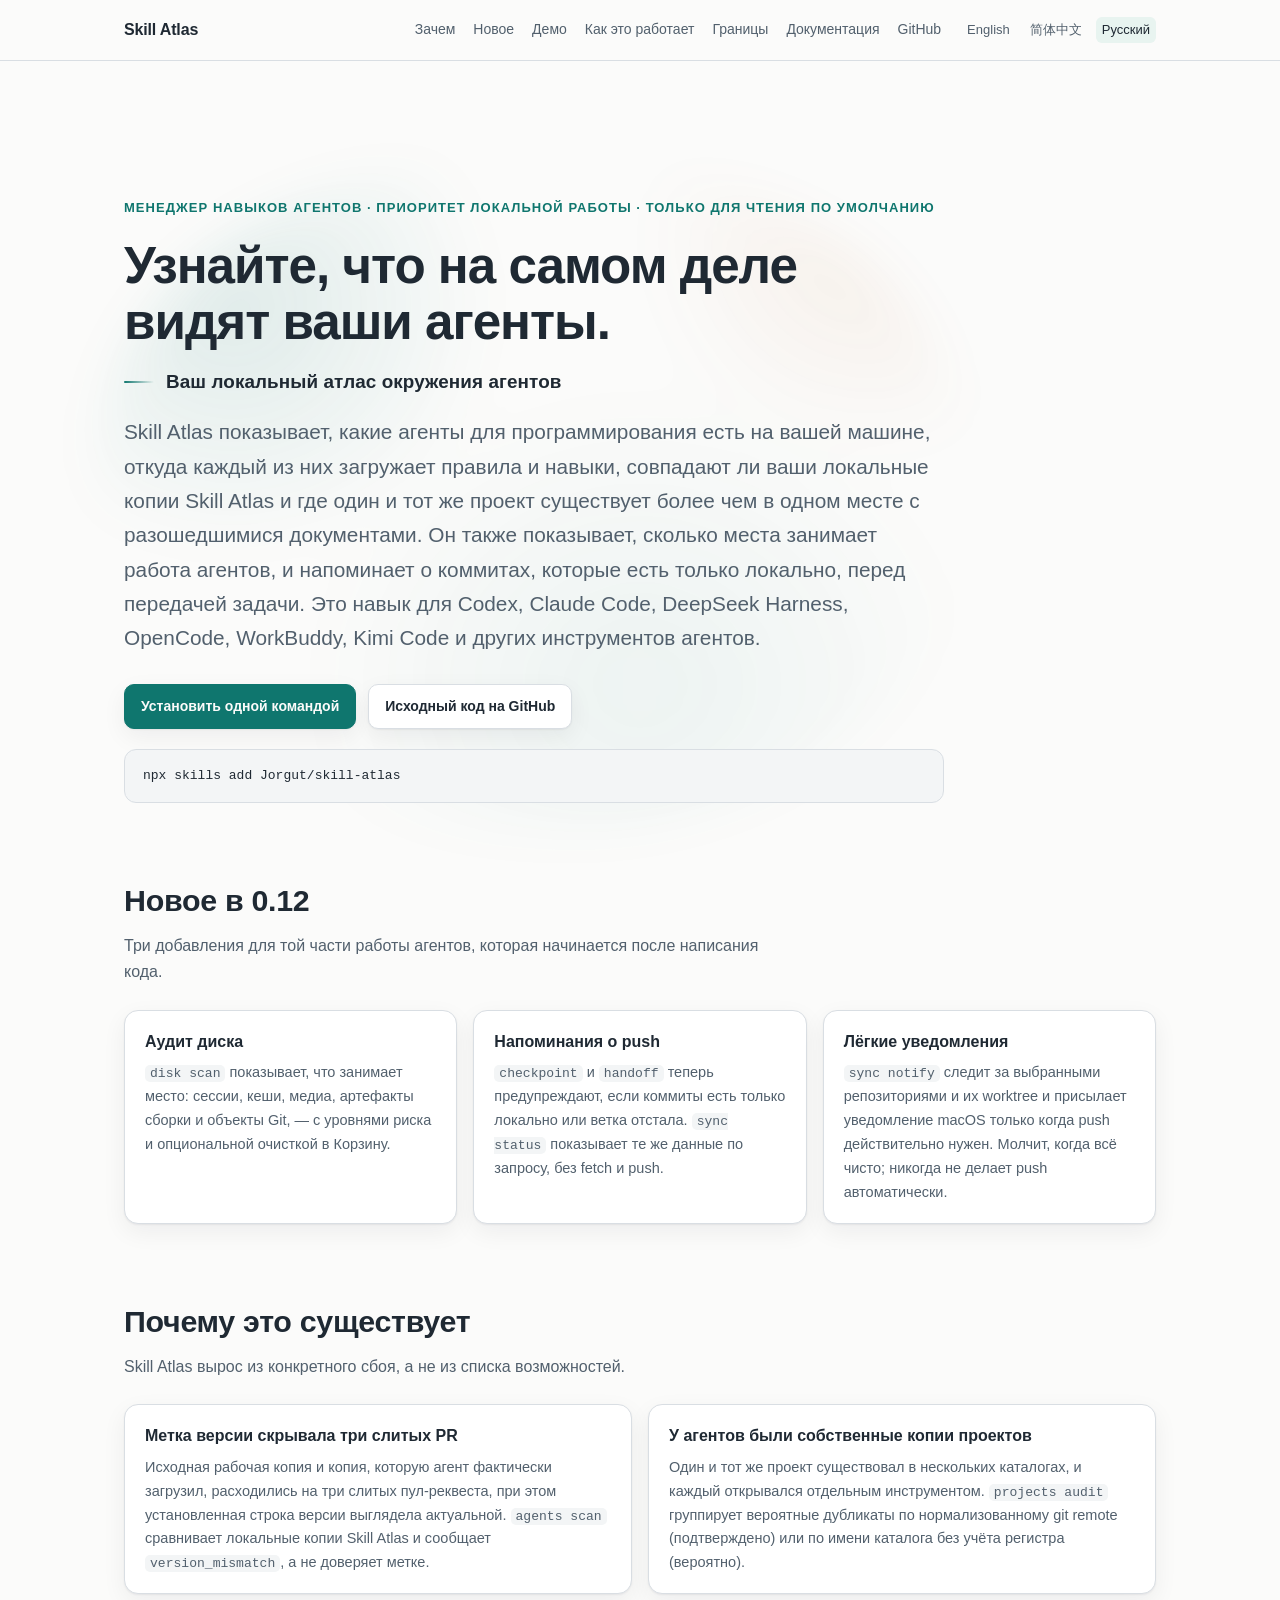
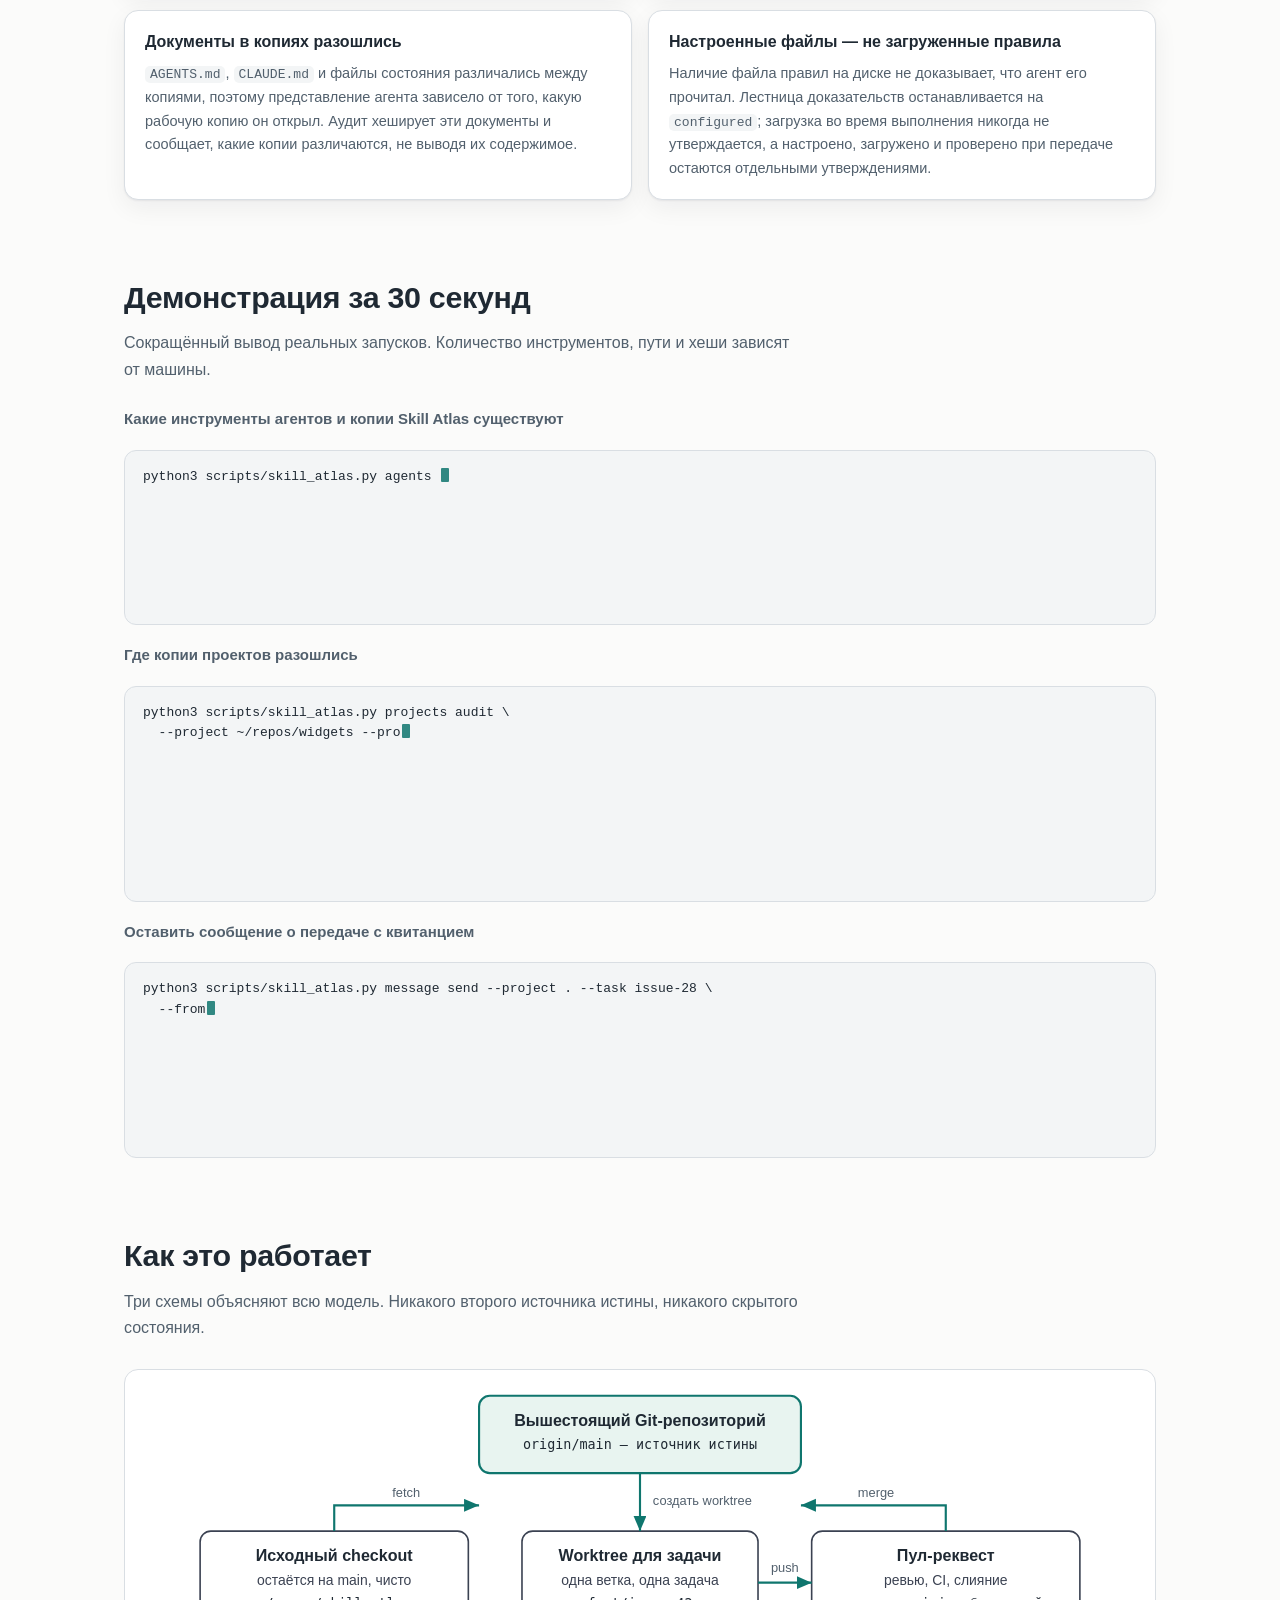
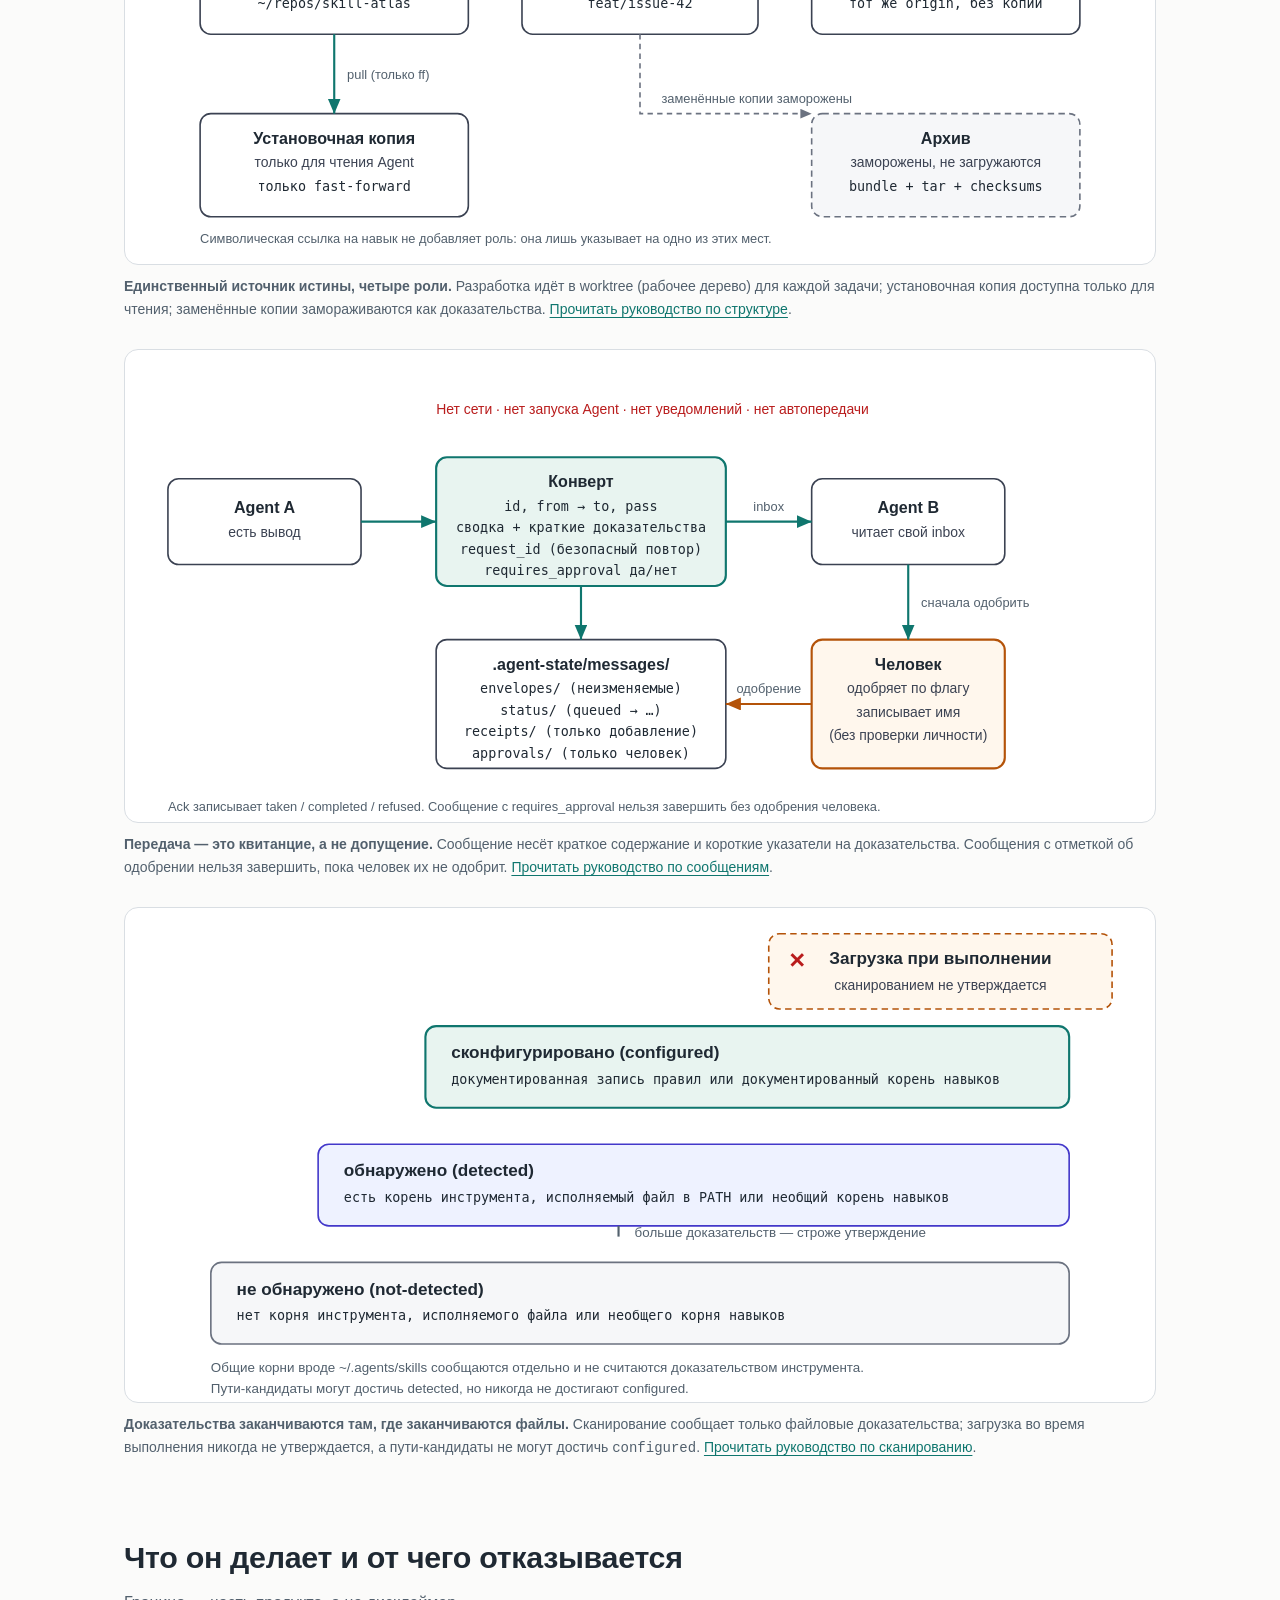
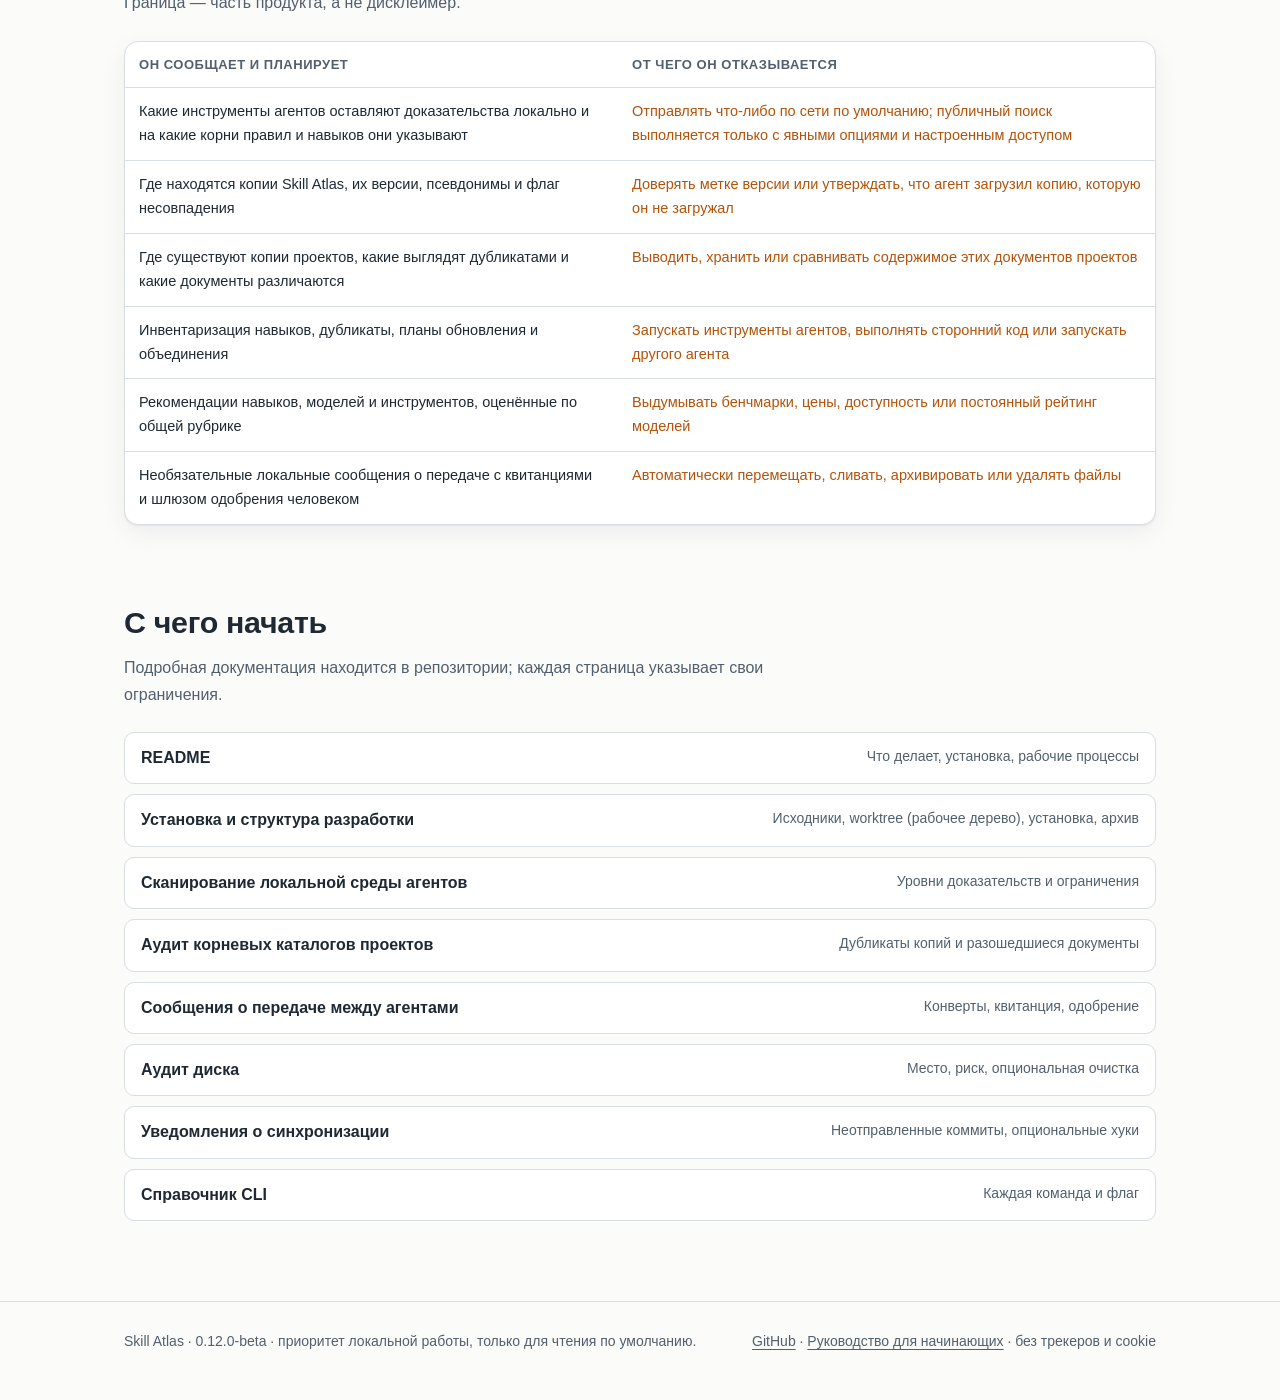
==== commit 60238453: "docs: close out 0.12 showcase and refresh demo - site (en/zh-CN/ru): add a 'New in 0.12' section for" ====
--- a/site/ru/index.html
+++ b/site/ru/index.html
@@ -19,6 +19,7 @@
       <a class="brand" href="../">Skill Atlas</a>
       <nav aria-label="Основная навигация">
         <a href="#why">Зачем</a>
+        <a href="#whats-new">Новое</a>
         <a href="#demo">Демо</a>
         <a href="#how">Как это работает</a>
         <a href="#refuses">Границы</a>
@@ -42,7 +43,7 @@
         <p class="lede">
           Skill Atlas показывает, какие агенты для программирования есть на вашей машине,
           откуда каждый из них загружает правила и навыки, совпадают ли ваши локальные копии Skill Atlas
-          и где один и тот же проект существует более чем в одном месте с разошедшимися документами.
+          и где один и тот же проект существует более чем в одном месте с разошедшимися документами. Он также показывает, сколько места занимает работа агентов, и напоминает о коммитах, которые есть только локально, перед передачей задачи.
           Это навык для Codex, Claude Code, DeepSeek Harness, OpenCode, WorkBuddy, Kimi Code
           и других инструментов агентов.
         </p>
@@ -51,6 +52,25 @@
           <a class="button" href="https://github.com/Jorgut/skill-atlas">Исходный код на GitHub</a>
         </div>
         <pre id="install"><code>npx skills add Jorgut/skill-atlas</code></pre>
+      </section>
+
+      <section id="whats-new" aria-labelledby="whats-new-title">
+        <h2 id="whats-new-title">Новое в 0.12</h2>
+        <p class="section-note">Три добавления для той части работы агентов, которая начинается после написания кода.</p>
+        <div class="grid three">
+          <div class="card">
+            <h3>Аудит диска</h3>
+            <p><code>disk scan</code> показывает, что занимает место: сессии, кеши, медиа, артефакты сборки и объекты Git, — с уровнями риска и опциональной очисткой в Корзину.</p>
+          </div>
+          <div class="card">
+            <h3>Напоминания о push</h3>
+            <p><code>checkpoint</code> и <code>handoff</code> теперь предупреждают, если коммиты есть только локально или ветка отстала. <code>sync status</code> показывает те же данные по запросу, без fetch и push.</p>
+          </div>
+          <div class="card">
+            <h3>Лёгкие уведомления</h3>
+            <p><code>sync notify</code> следит за выбранными репозиториями и их worktree и присылает уведомление macOS только когда push действительно нужен. Молчит, когда всё чисто; никогда не делает push автоматически.</p>
+          </div>
+        </div>
       </section>
 
       <section id="why" aria-labelledby="why-title">
@@ -178,6 +198,8 @@
           <a href="https://github.com/Jorgut/skill-atlas/blob/main/docs/agent-environments.md"><strong>Сканирование локальной среды агентов</strong><span>Уровни доказательств и ограничения</span></a>
           <a href="https://github.com/Jorgut/skill-atlas/blob/main/docs/project-root-audit.md"><strong>Аудит корневых каталогов проектов</strong><span>Дубликаты копий и разошедшиеся документы</span></a>
           <a href="https://github.com/Jorgut/skill-atlas/blob/main/docs/agent-messaging.md"><strong>Сообщения о передаче между агентами</strong><span>Конверты, квитанция, одобрение</span></a>
+          <a href="https://github.com/Jorgut/skill-atlas/blob/main/docs/disk-scan.md"><strong>Аудит диска</strong><span>Место, риск, опциональная очистка</span></a>
+          <a href="https://github.com/Jorgut/skill-atlas/blob/main/docs/sync-notify.md"><strong>Уведомления о синхронизации</strong><span>Неотправленные коммиты, опциональные хуки</span></a>
           <a href="https://github.com/Jorgut/skill-atlas/blob/main/docs/cli-reference.md"><strong>Справочник CLI</strong><span>Каждая команда и флаг</span></a>
         </div>
       </section>
@@ -186,7 +208,7 @@
 
   <footer>
     <div class="wrap">
-      <span>Skill Atlas · приоритет локальной работы, только для чтения по умолчанию.</span>
+      <span>Skill Atlas · 0.12.0-beta · приоритет локальной работы, только для чтения по умолчанию.</span>
       <span><a href="https://github.com/Jorgut/skill-atlas">GitHub</a> · <a href="https://github.com/Jorgut/skill-atlas/blob/main/docs/GETTING_STARTED.ru.md">Руководство для начинающих</a> · без трекеров и cookie</span>
     </div>
   </footer>
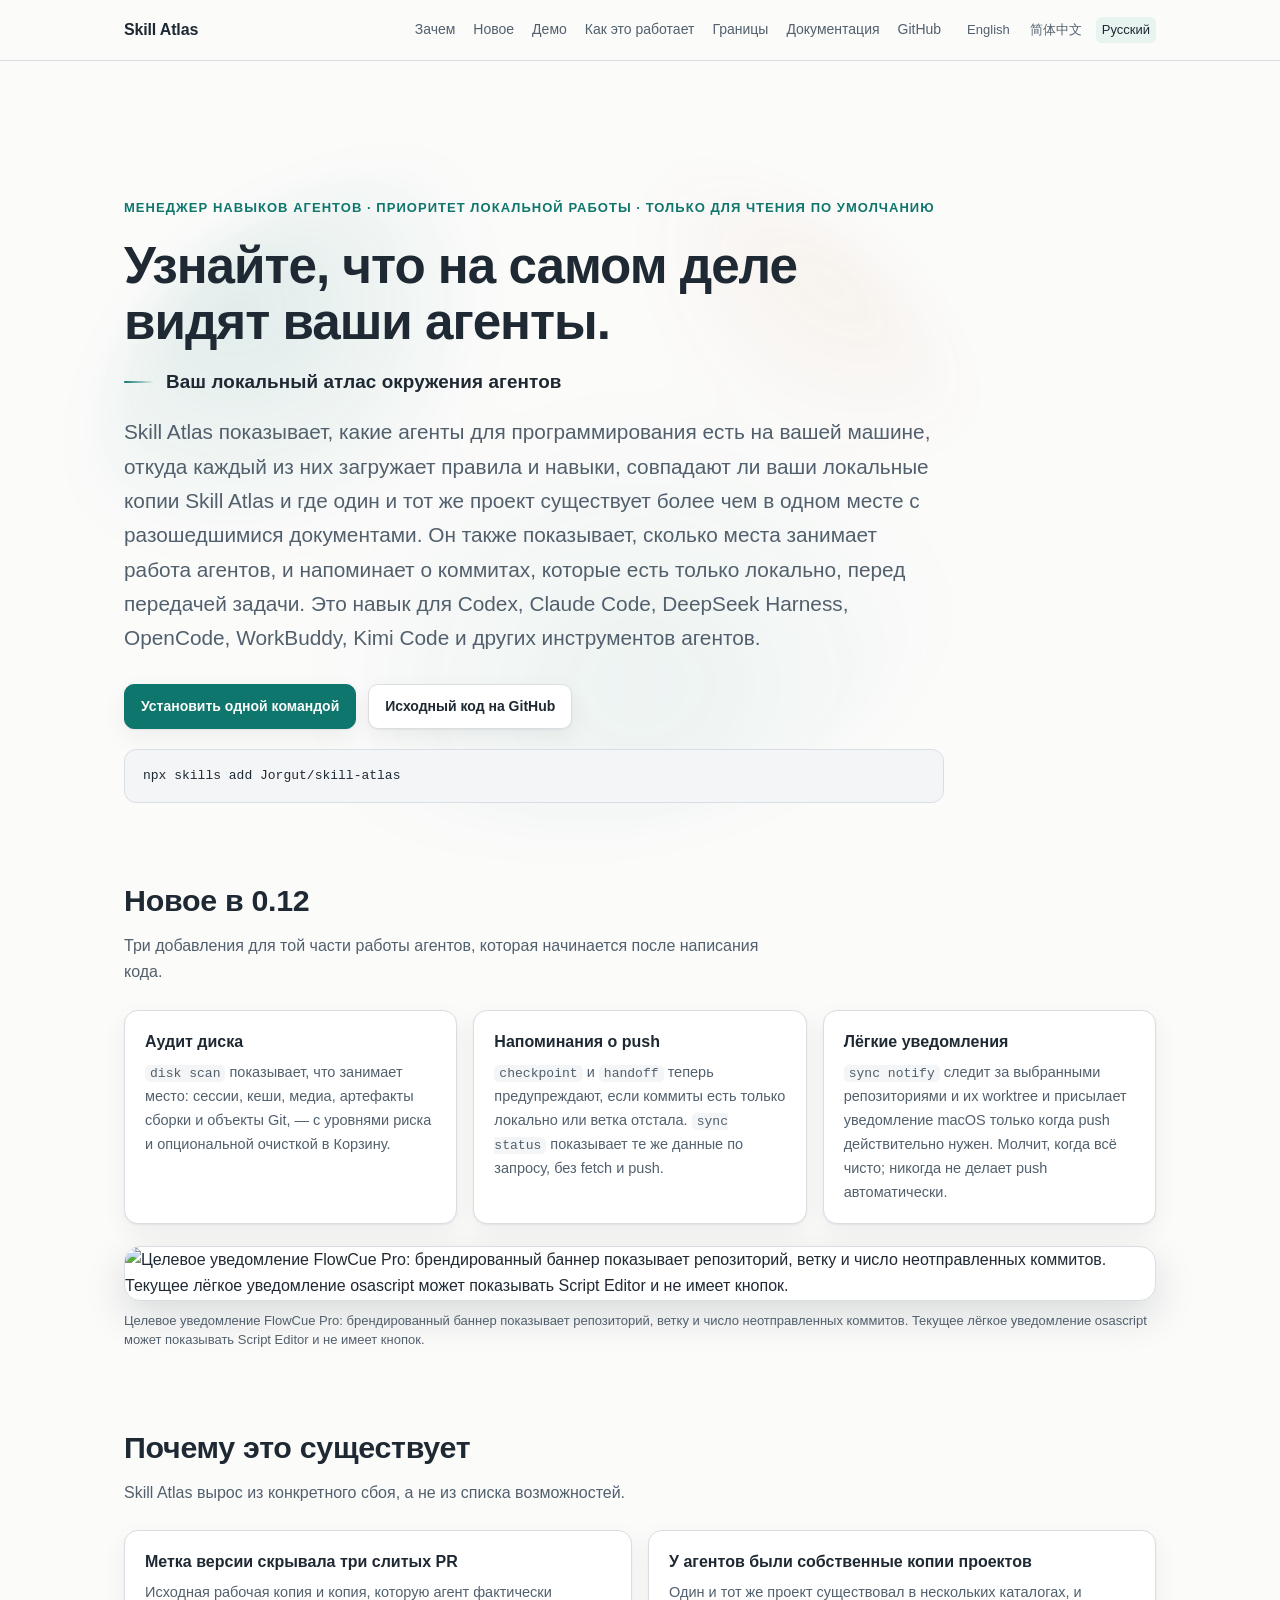
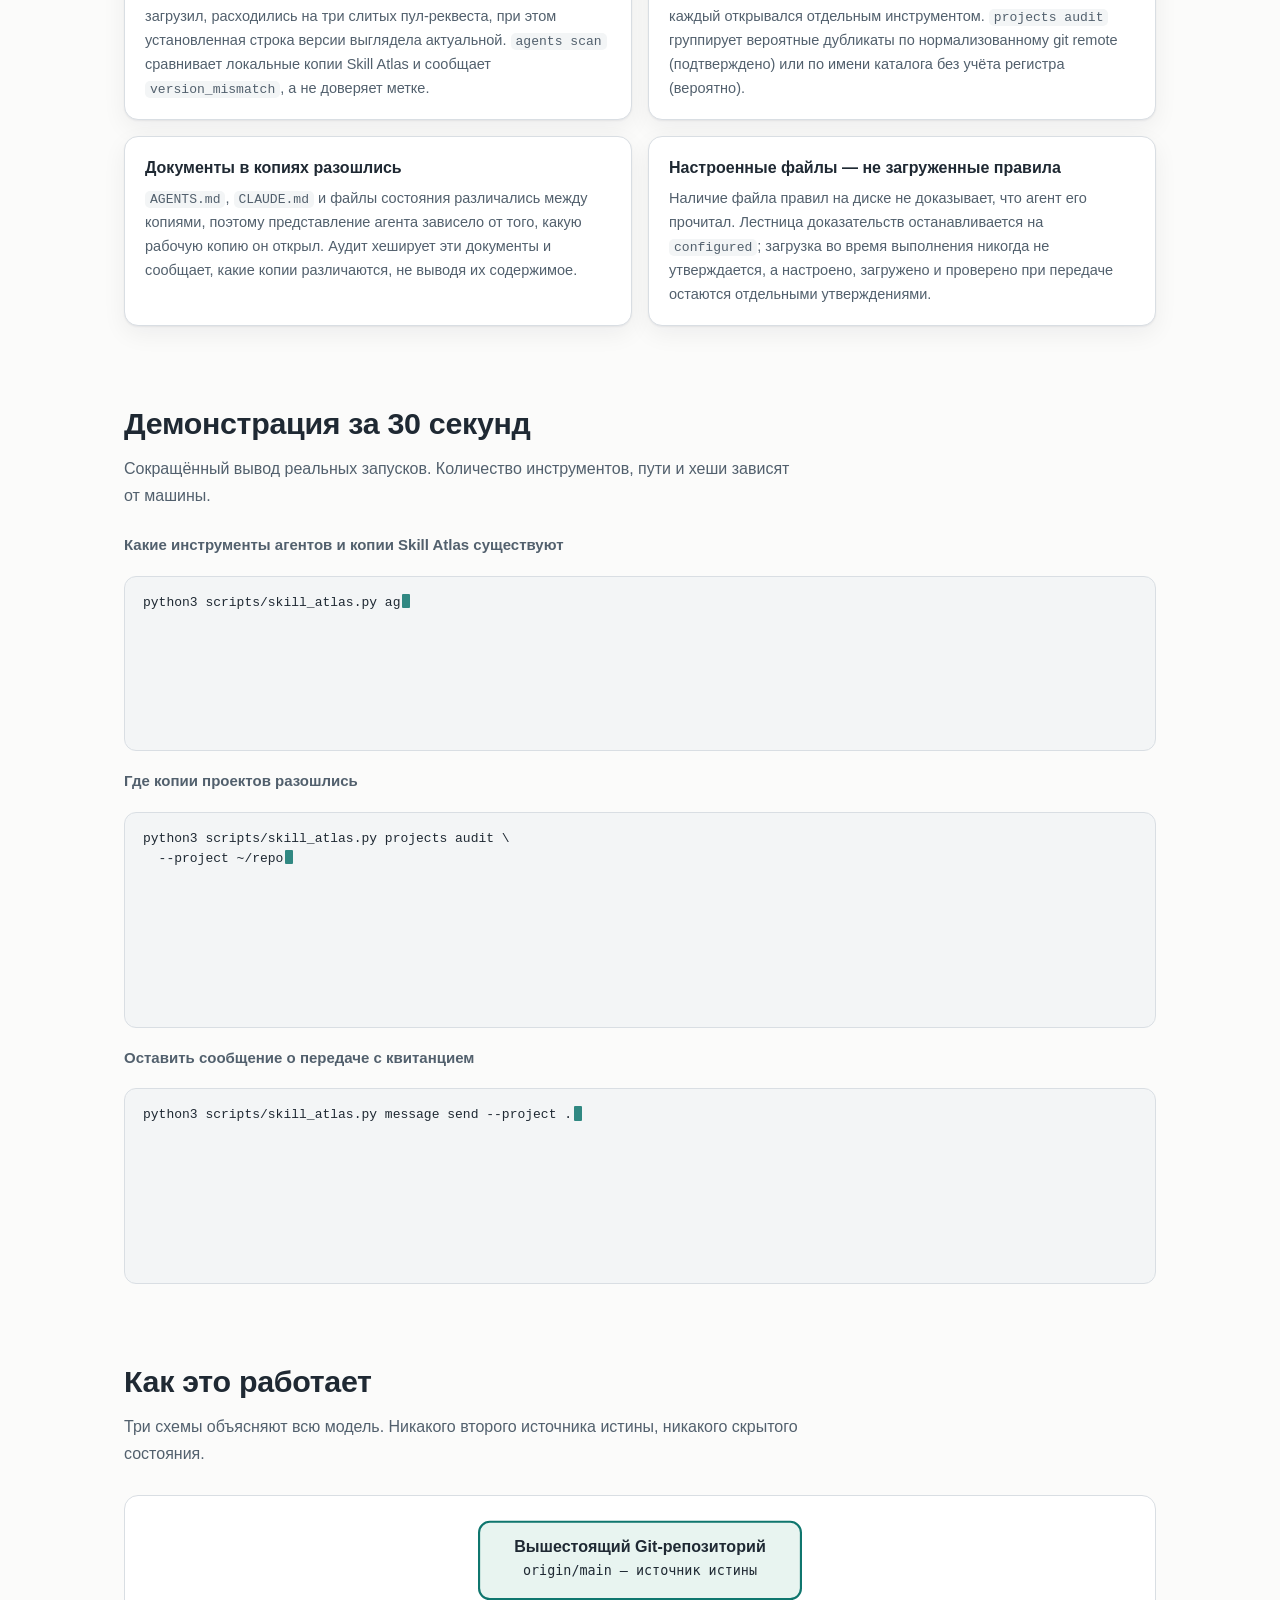
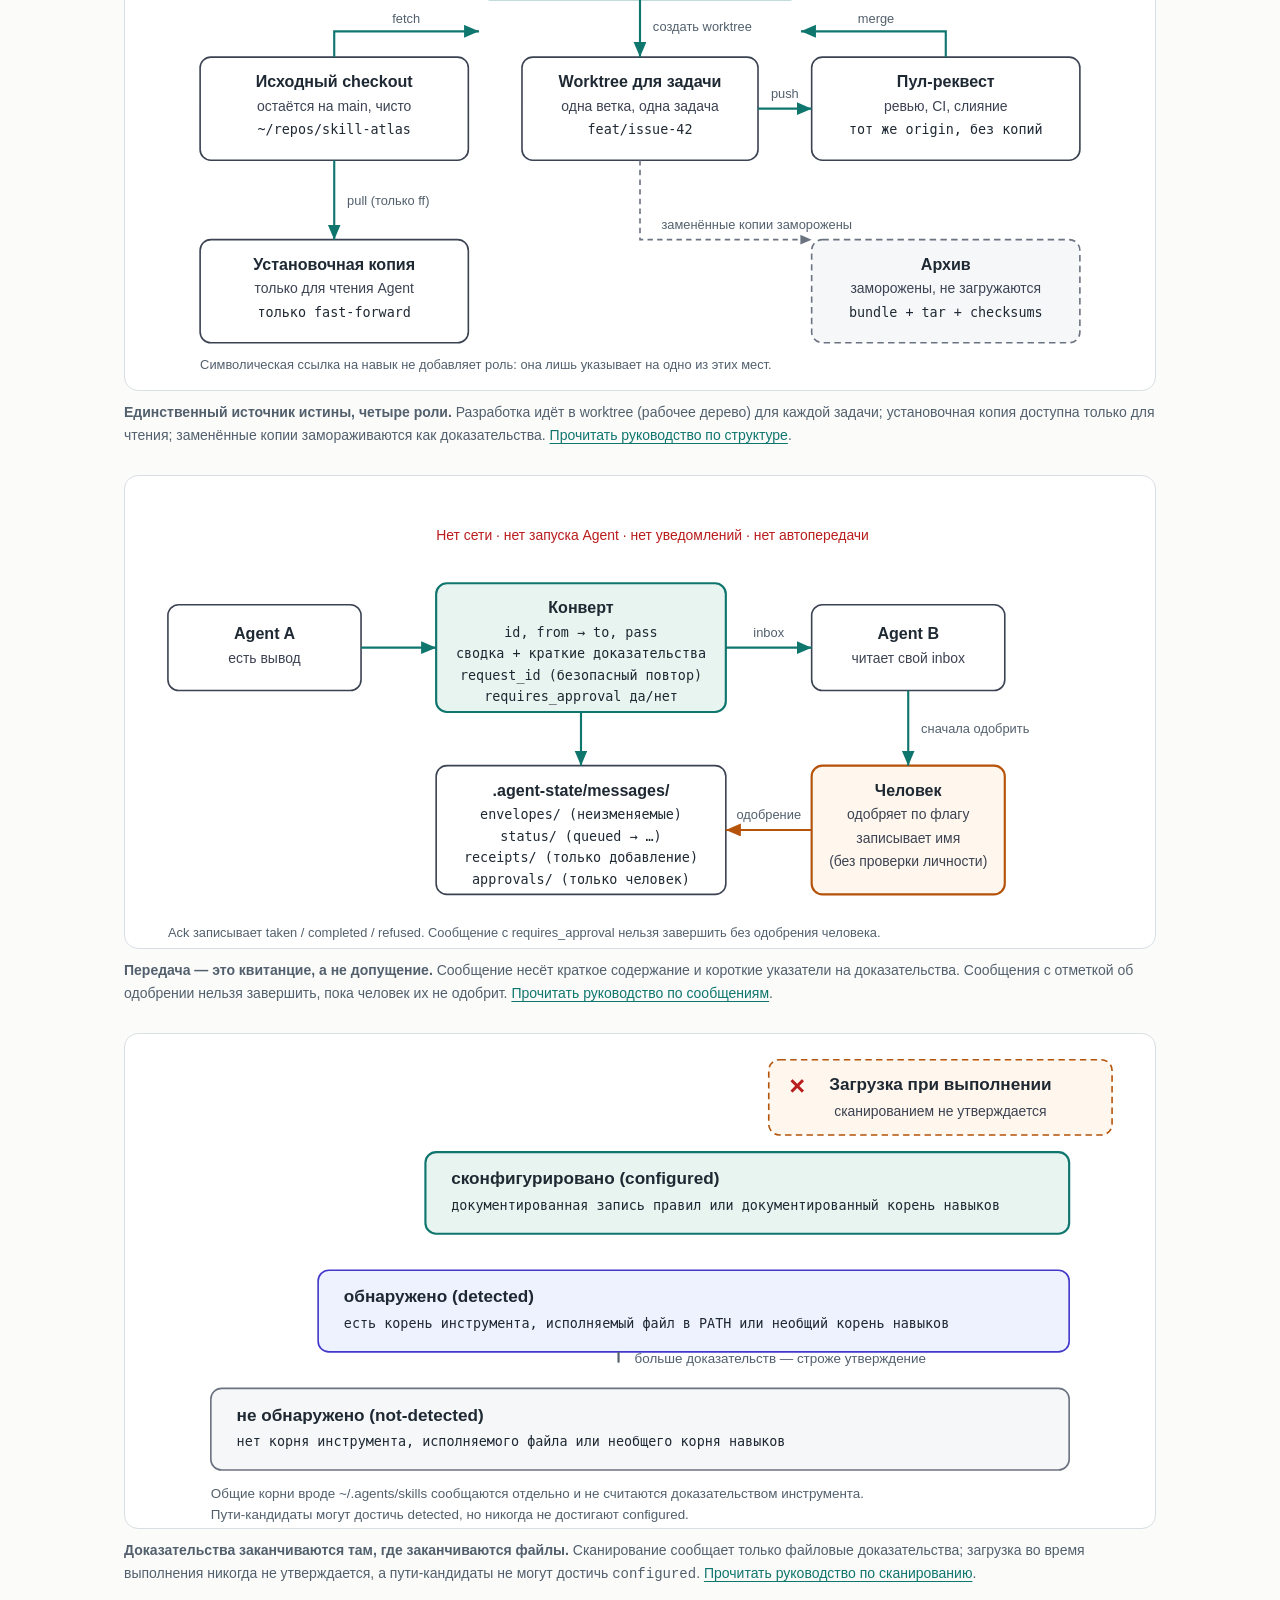
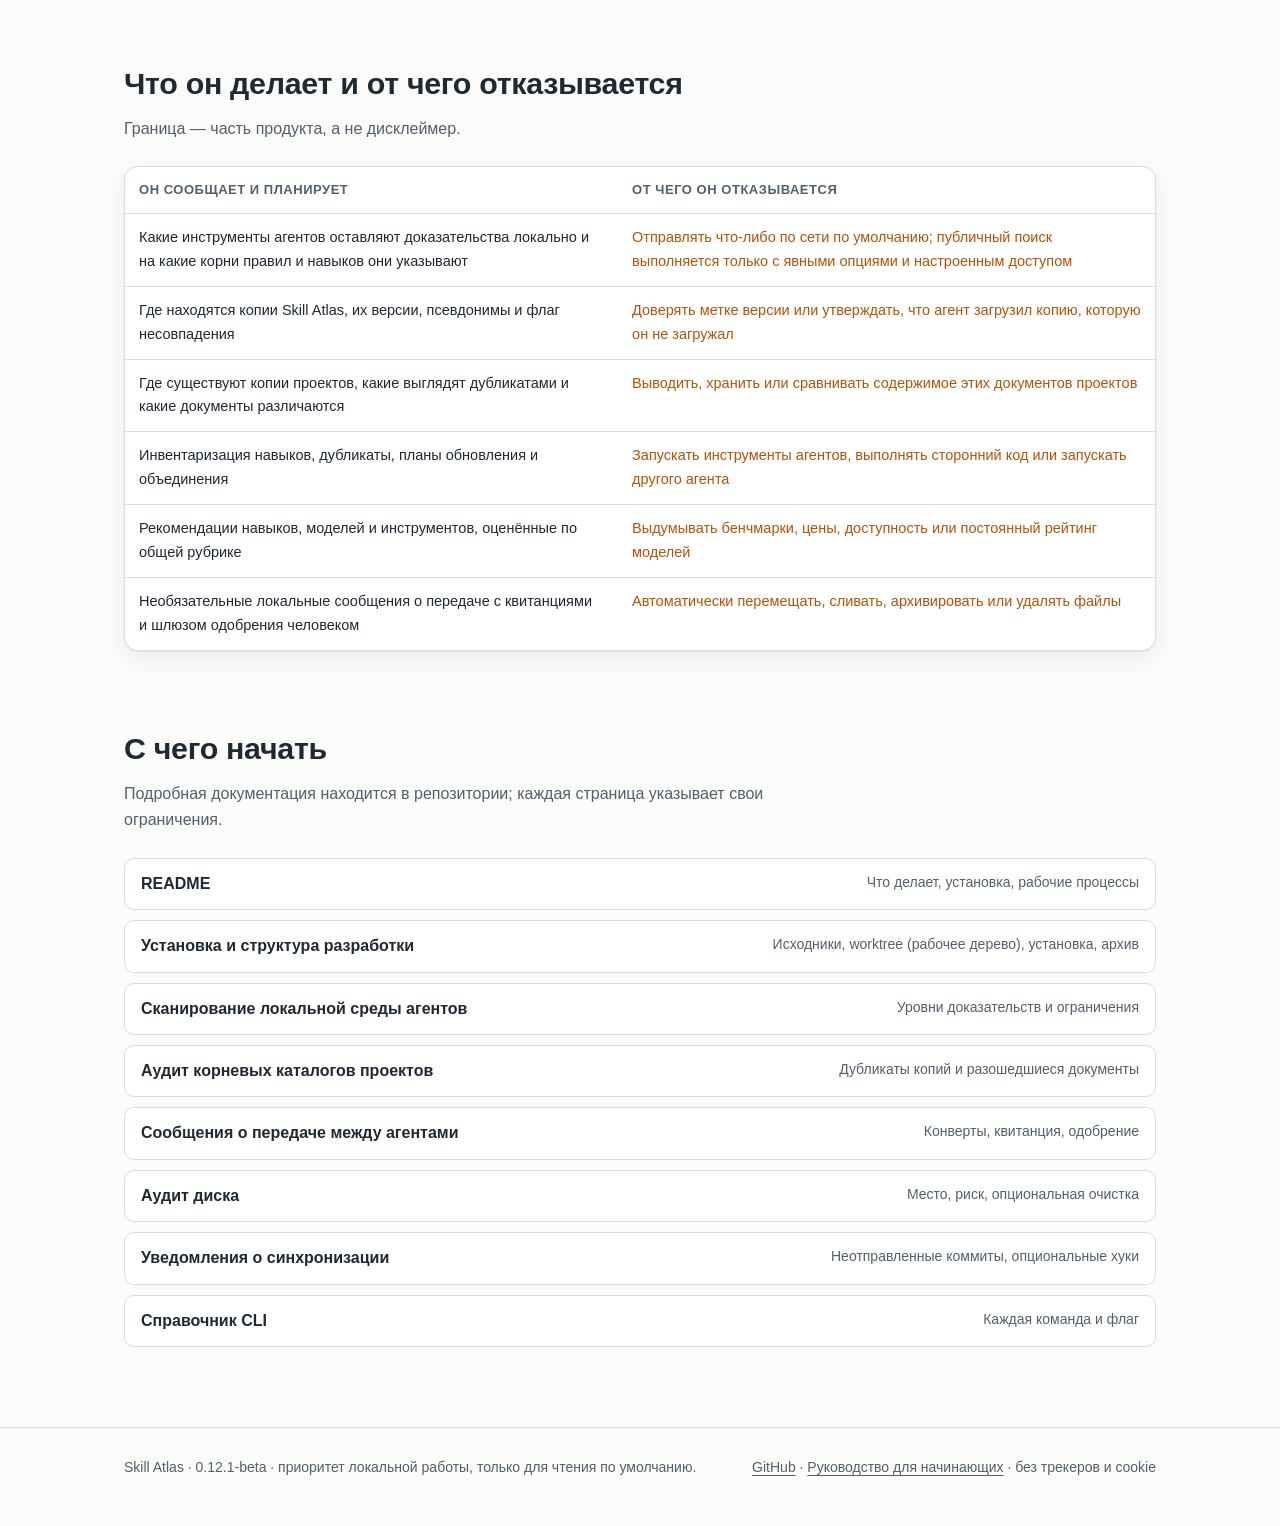
==== commit c070d07b: "feat(sync): idle-aware reminders, sound, log and test notification Add the notification UX refinemen" ====
--- a/site/ru/index.html
+++ b/site/ru/index.html
@@ -71,6 +71,10 @@
             <p><code>sync notify</code> следит за выбранными репозиториями и их worktree и присылает уведомление macOS только когда push действительно нужен. Молчит, когда всё чисто; никогда не делает push автоматически.</p>
           </div>
         </div>
+        <figure class="mockup">
+          <img src="assets/sync-notification-mockup.ru.png" alt="Целевое уведомление FlowCue Pro: брендированный баннер показывает репозиторий, ветку и число неотправленных коммитов. Текущее лёгкое уведомление osascript может показывать Script Editor и не имеет кнопок.">
+          <figcaption>Целевое уведомление FlowCue Pro: брендированный баннер показывает репозиторий, ветку и число неотправленных коммитов. Текущее лёгкое уведомление osascript может показывать Script Editor и не имеет кнопок.</figcaption>
+        </figure>
       </section>
 
       <section id="why" aria-labelledby="why-title">
@@ -208,7 +212,7 @@
 
   <footer>
     <div class="wrap">
-      <span>Skill Atlas · 0.12.0-beta · приоритет локальной работы, только для чтения по умолчанию.</span>
+      <span>Skill Atlas · 0.12.1-beta · приоритет локальной работы, только для чтения по умолчанию.</span>
       <span><a href="https://github.com/Jorgut/skill-atlas">GitHub</a> · <a href="https://github.com/Jorgut/skill-atlas/blob/main/docs/GETTING_STARTED.ru.md">Руководство для начинающих</a> · без трекеров и cookie</span>
     </div>
   </footer>
--- a/site/styles.css
+++ b/site/styles.css
@@ -407,3 +407,7 @@
   .links a:focus-visible { transform: none; }
   header.site nav a::after { transition: none; }
 }
+
+.mockup { margin: 22px 0 0; }
+.mockup img { display: block; width: 100%; height: auto; border-radius: 16px; box-shadow: 0 14px 40px rgba(8, 21, 34, .14); }
+.mockup figcaption { margin-top: 10px; color: var(--muted); font-size: 13px; line-height: 1.5; }
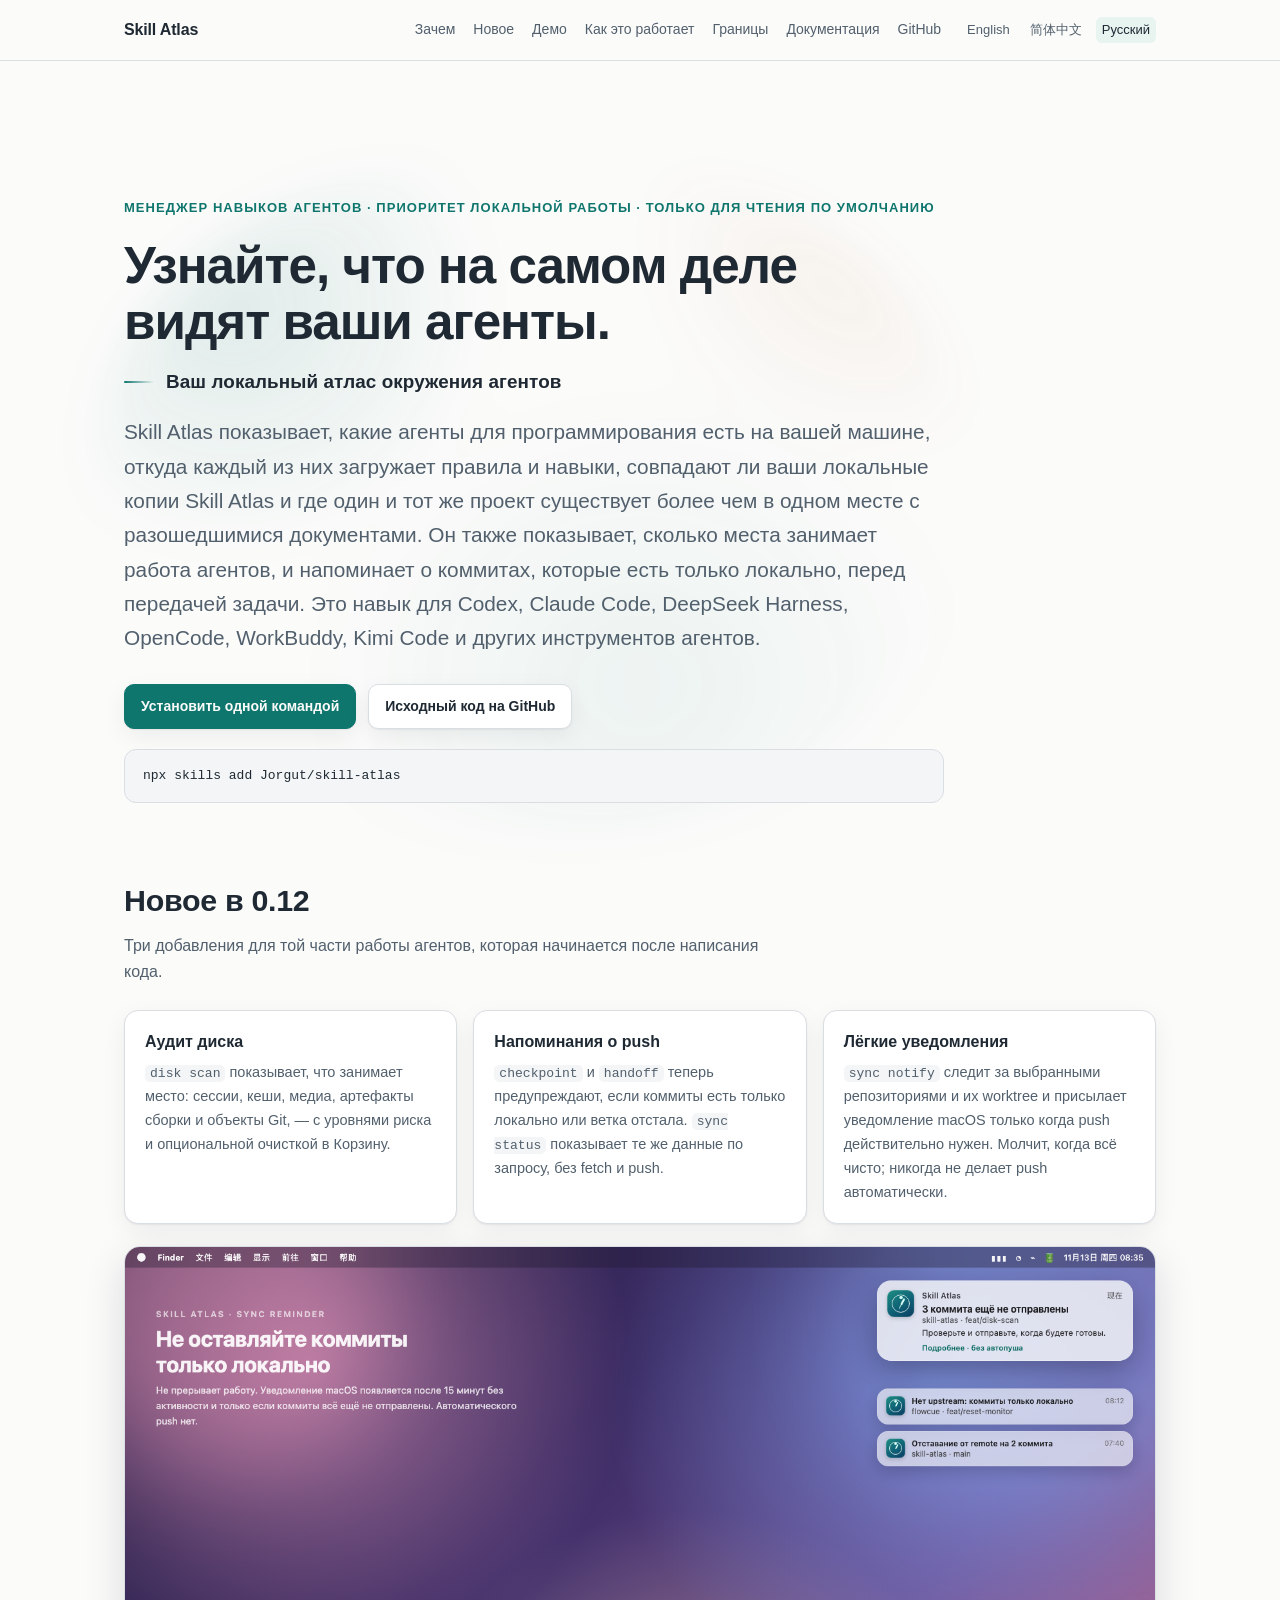
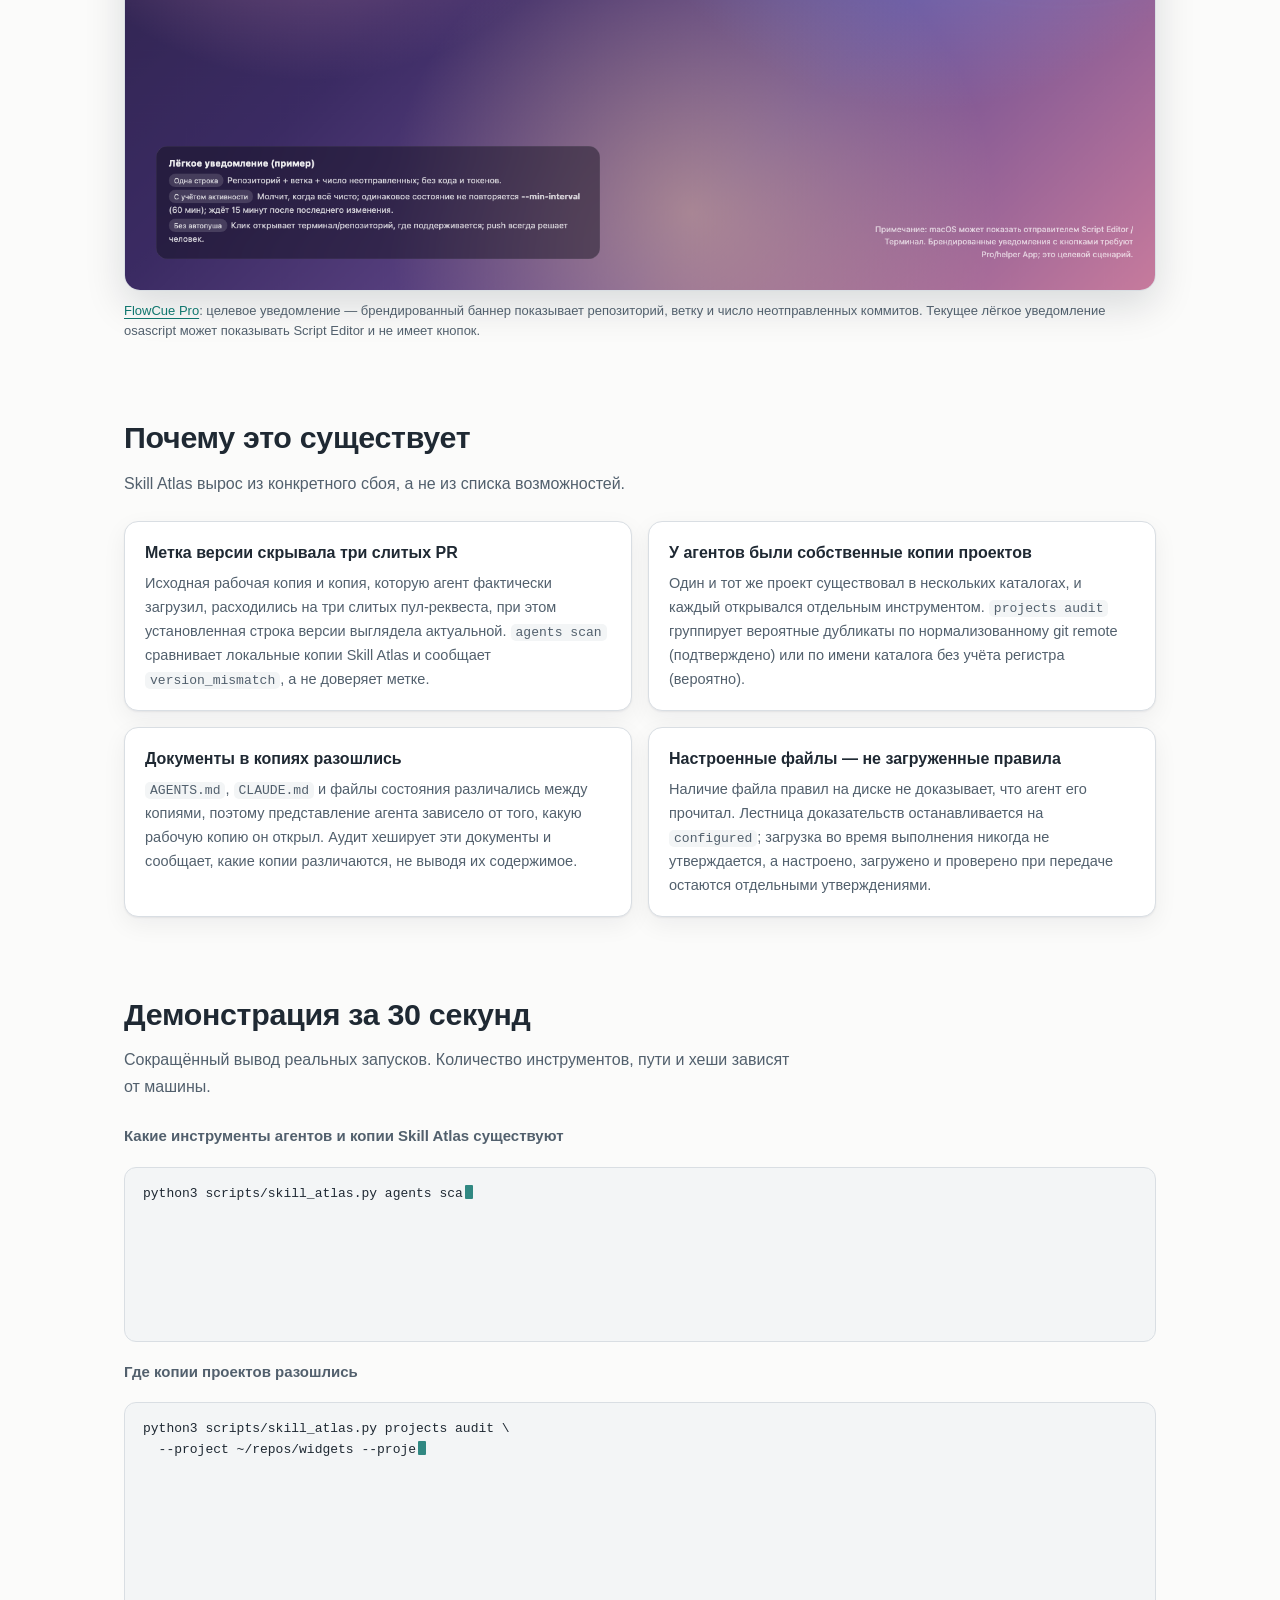
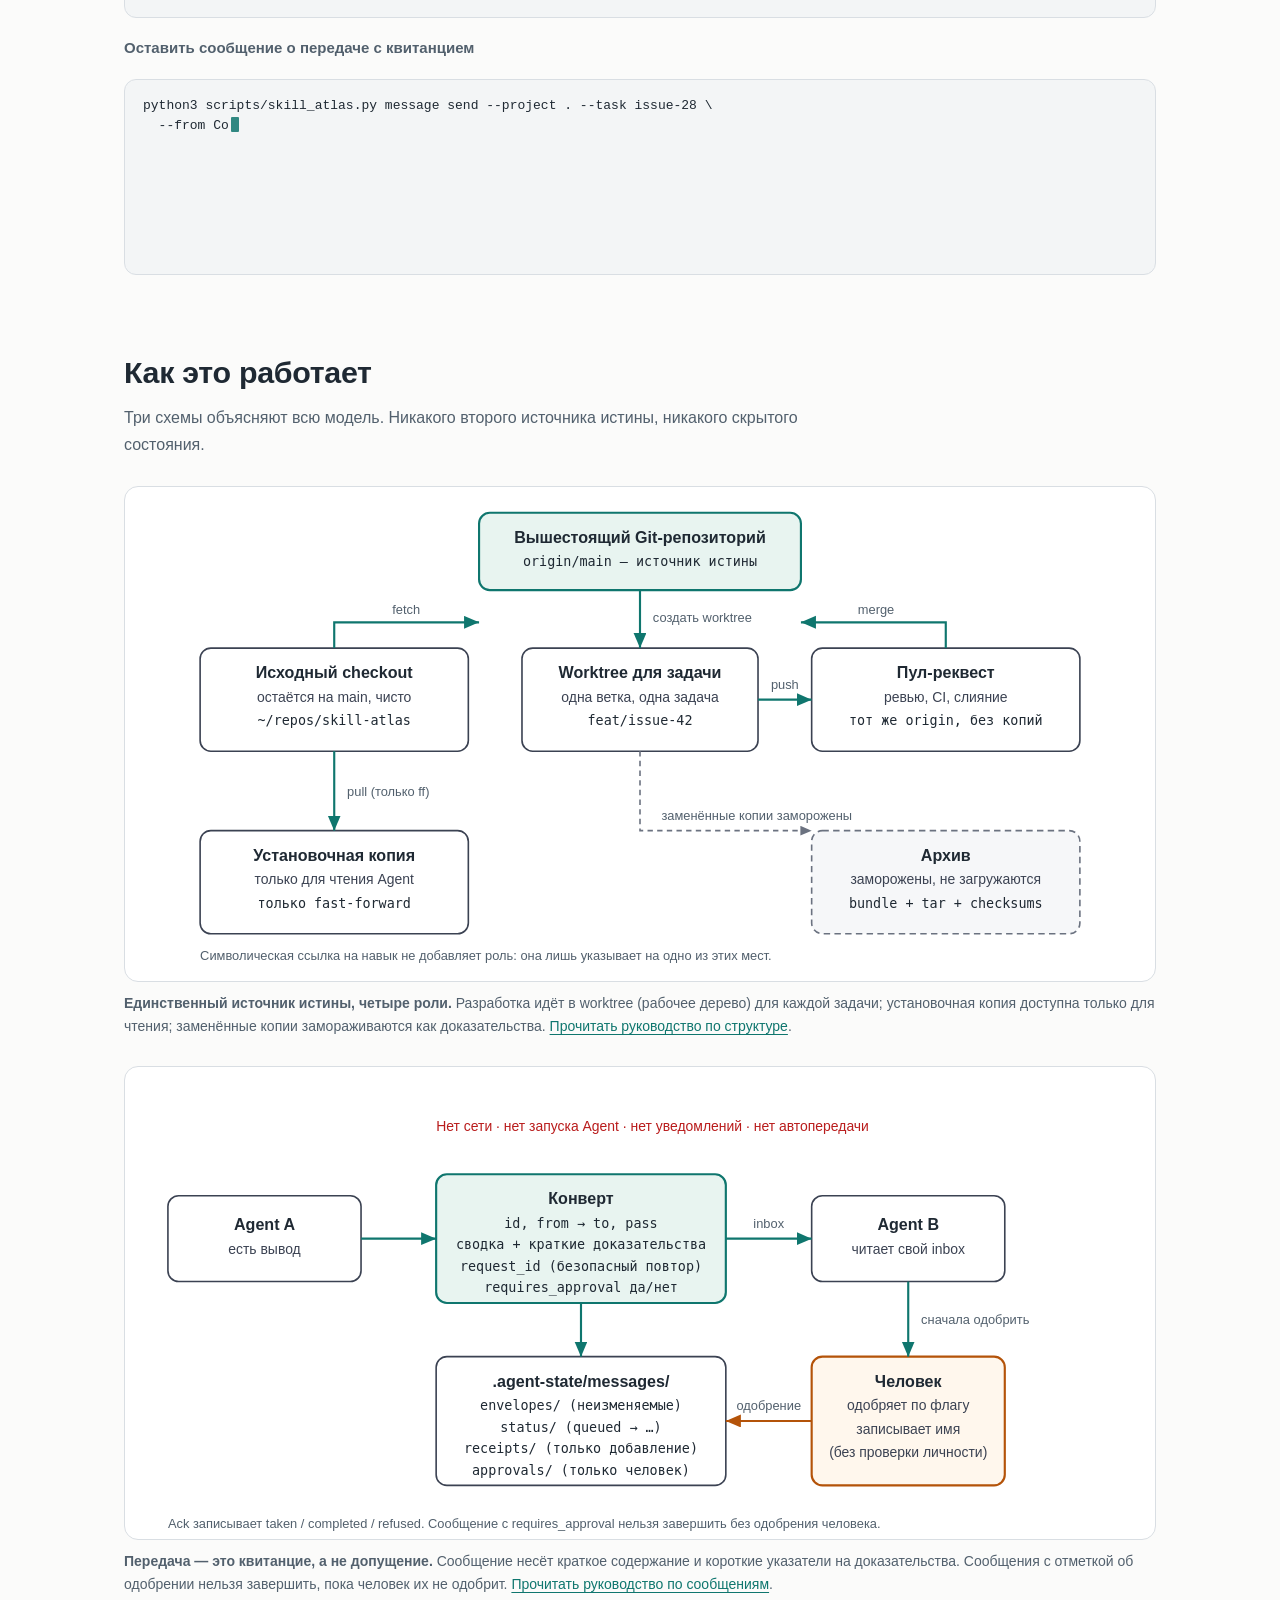
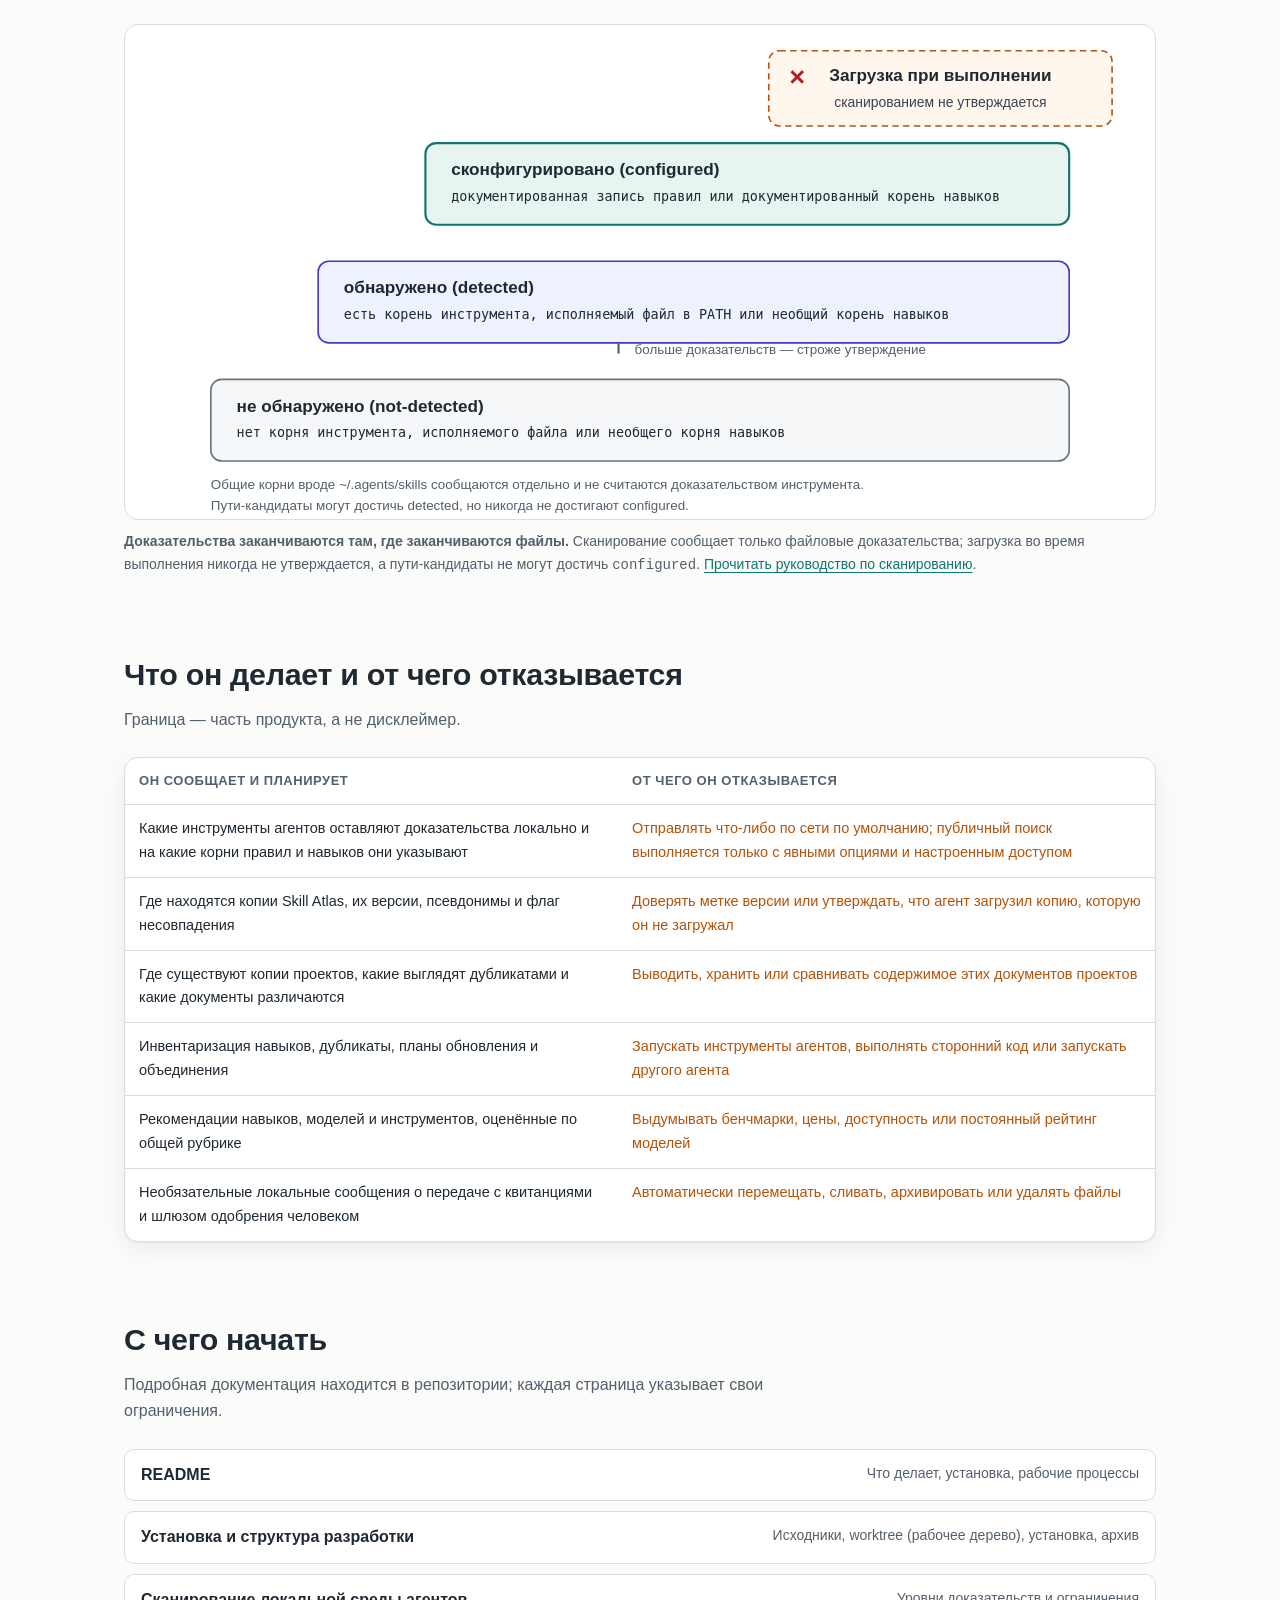
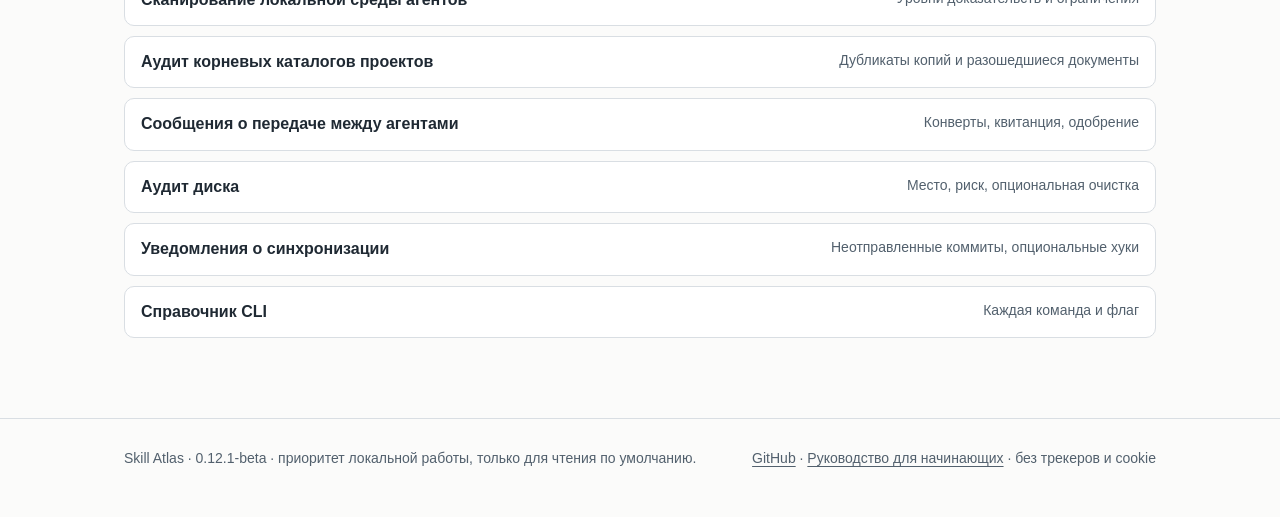
==== commit 05ff06d9: "fix(site): load localized mockups and link FlowCue Pro Chinese and Russian pages resolved assets/ un" ====
--- a/site/ru/index.html
+++ b/site/ru/index.html
@@ -72,8 +72,8 @@
           </div>
         </div>
         <figure class="mockup">
-          <img src="assets/sync-notification-mockup.ru.png" alt="Целевое уведомление FlowCue Pro: брендированный баннер показывает репозиторий, ветку и число неотправленных коммитов. Текущее лёгкое уведомление osascript может показывать Script Editor и не имеет кнопок.">
-          <figcaption>Целевое уведомление FlowCue Pro: брендированный баннер показывает репозиторий, ветку и число неотправленных коммитов. Текущее лёгкое уведомление osascript может показывать Script Editor и не имеет кнопок.</figcaption>
+          <img src="../assets/sync-notification-mockup.ru.png" alt="Целевое уведомление FlowCue Pro: брендированный баннер показывает репозиторий, ветку и число неотправленных коммитов. Текущее лёгкое уведомление osascript может показывать Script Editor и не имеет кнопок.">
+          <figcaption><a href="https://github.com/Jorgut/flowcue">FlowCue Pro</a>: целевое уведомление — брендированный баннер показывает репозиторий, ветку и число неотправленных коммитов. Текущее лёгкое уведомление osascript может показывать Script Editor и не имеет кнопок.</figcaption>
         </figure>
       </section>
 
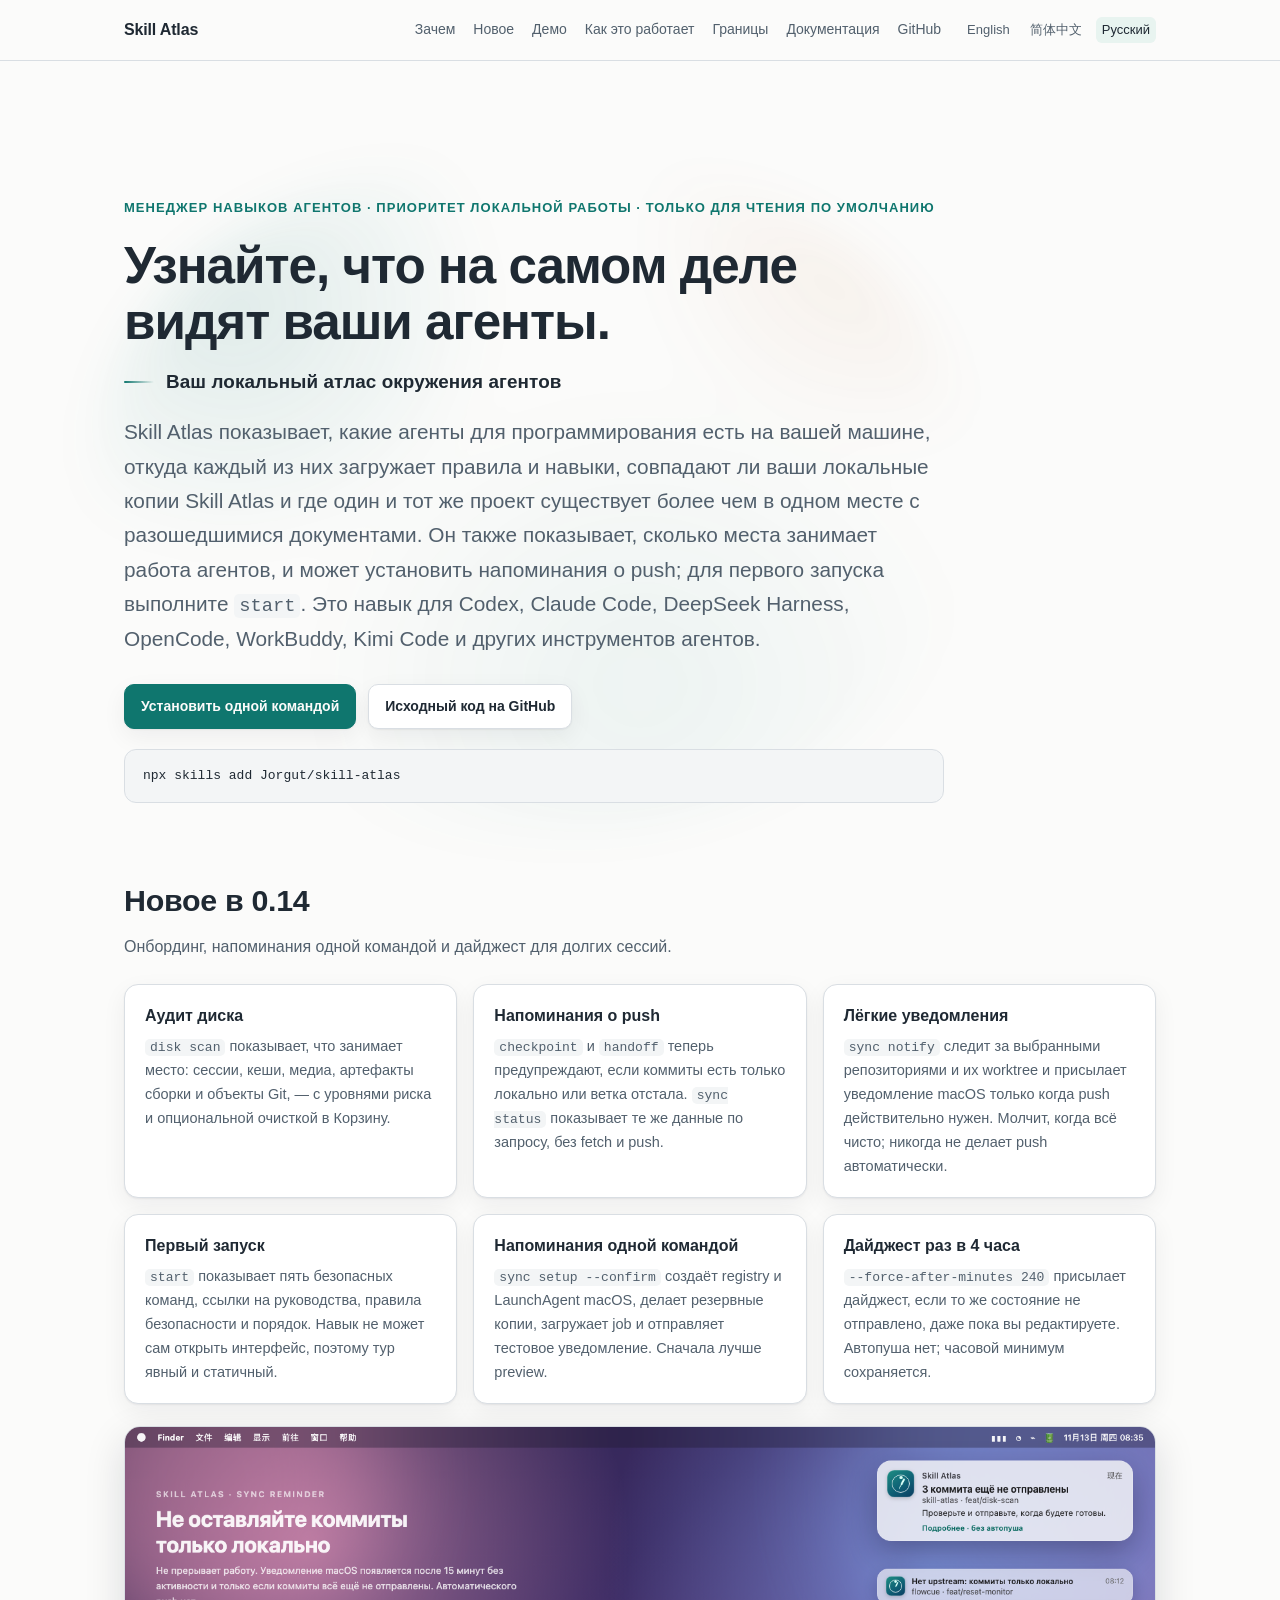
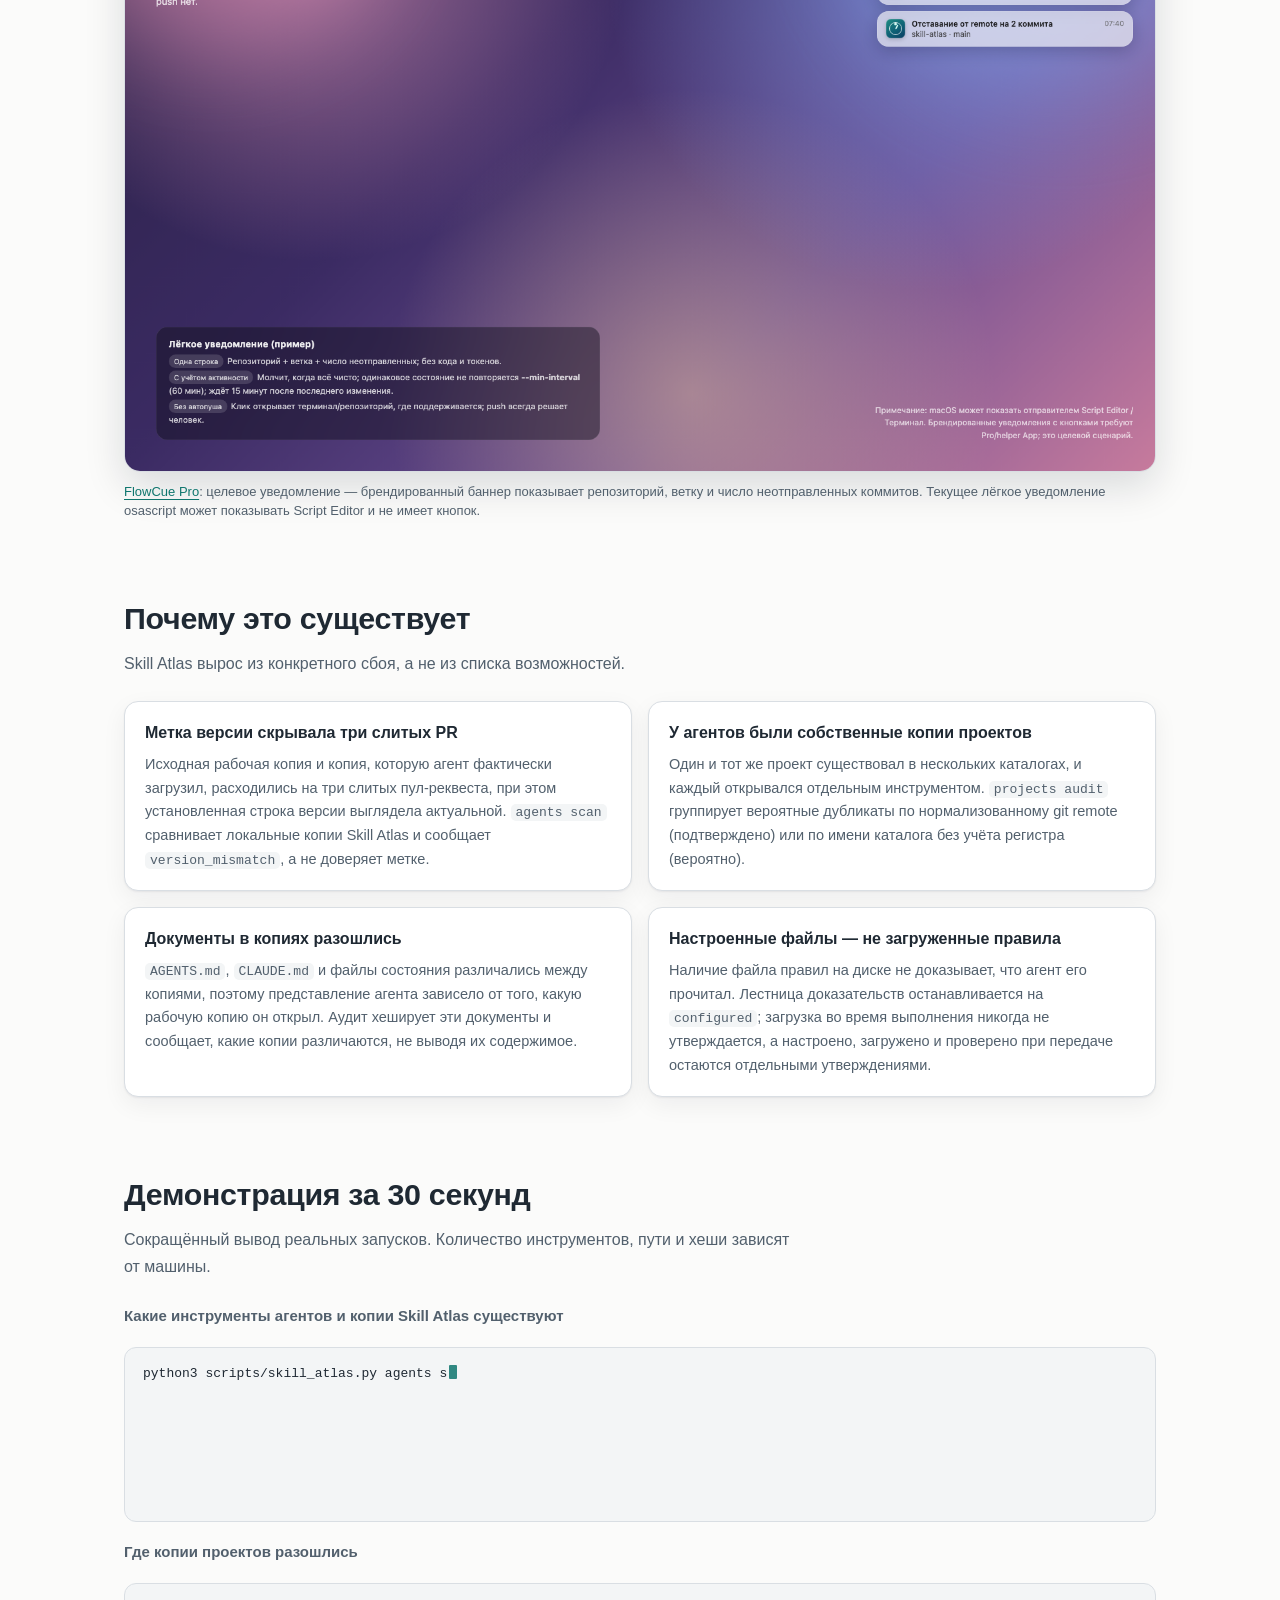
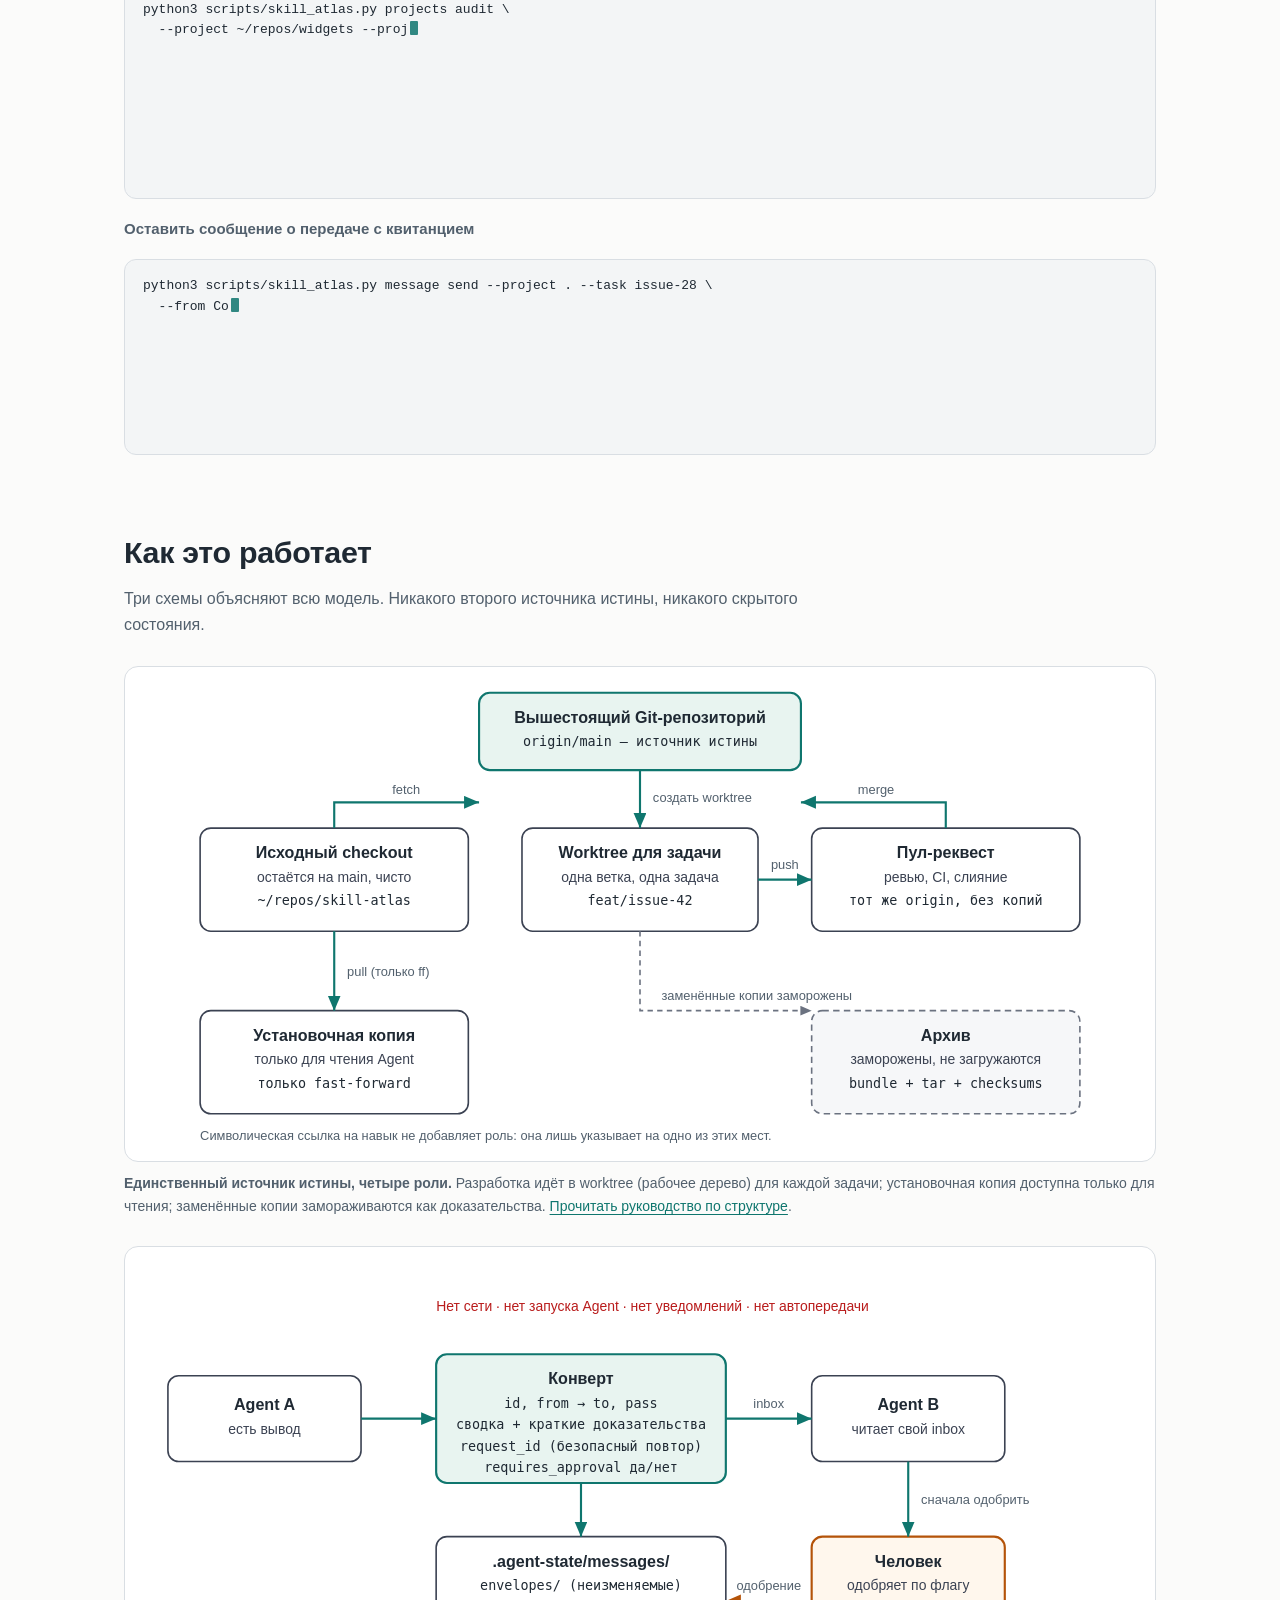
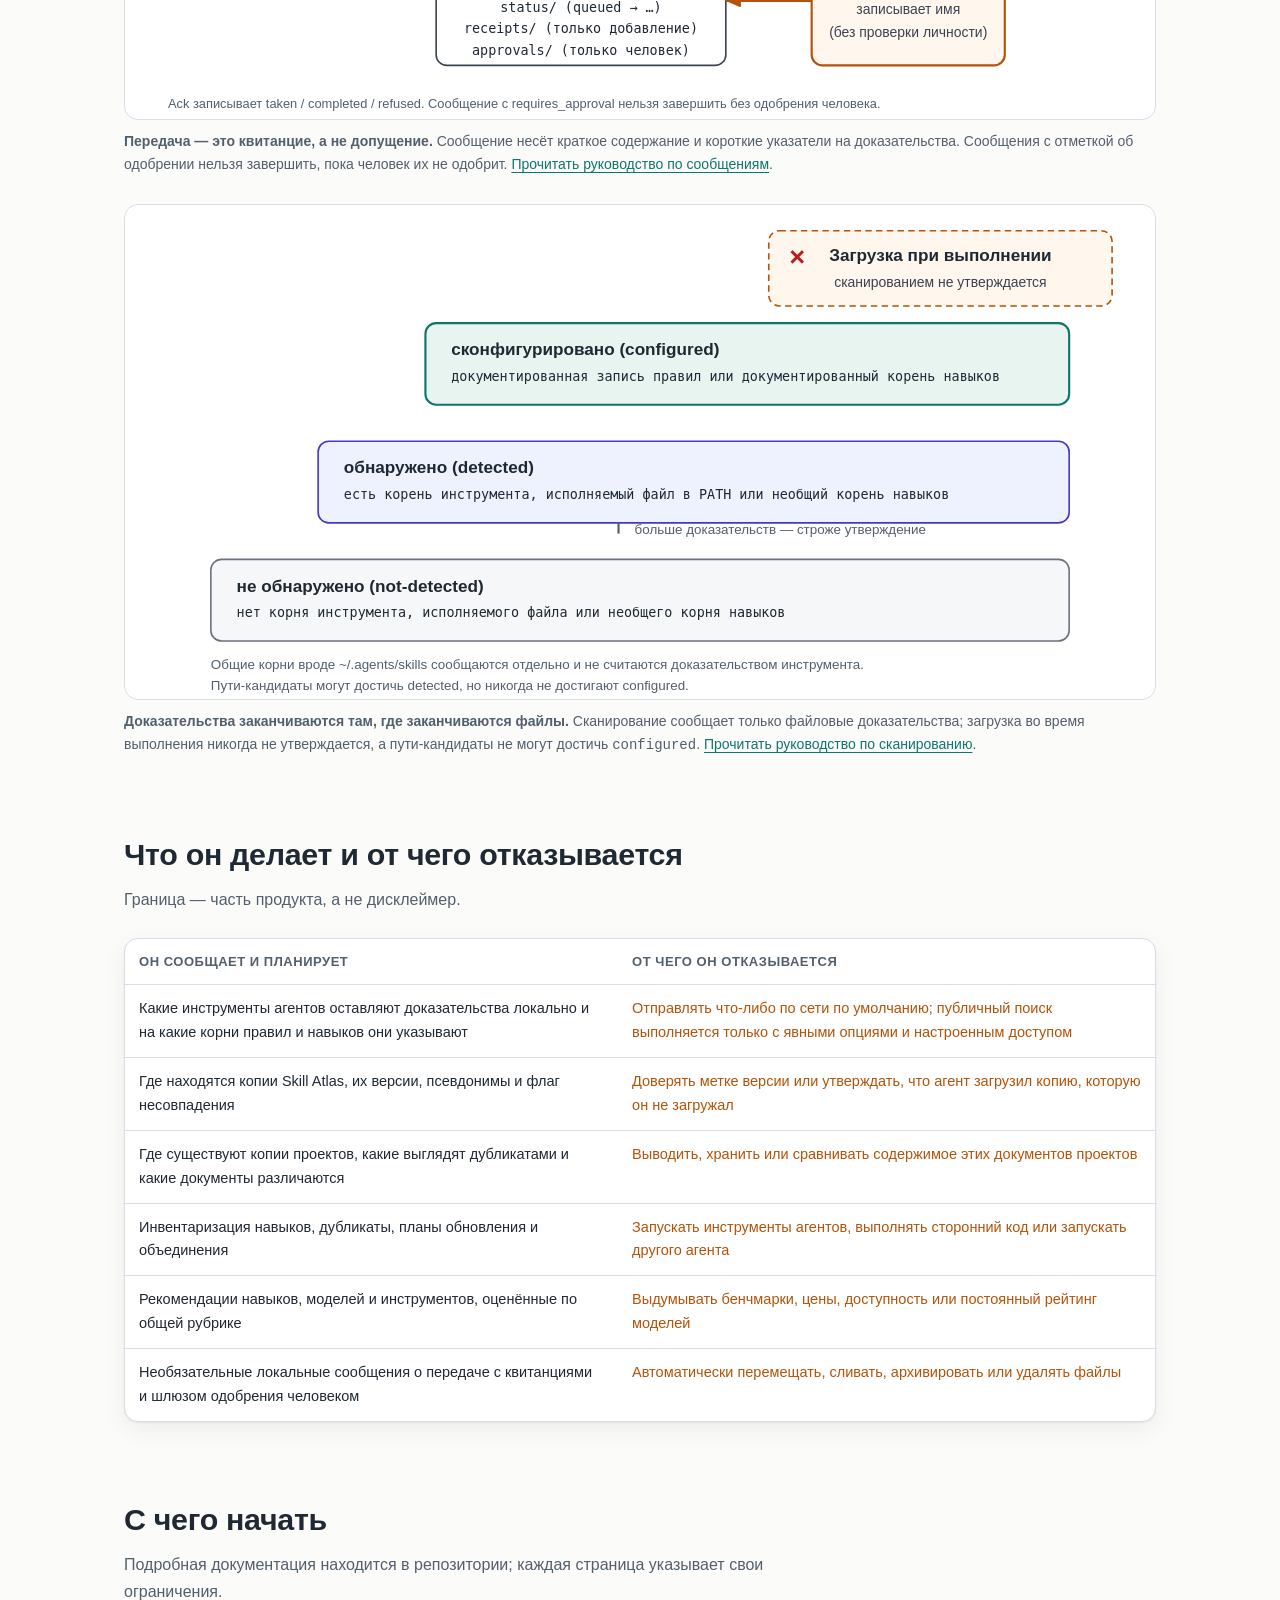
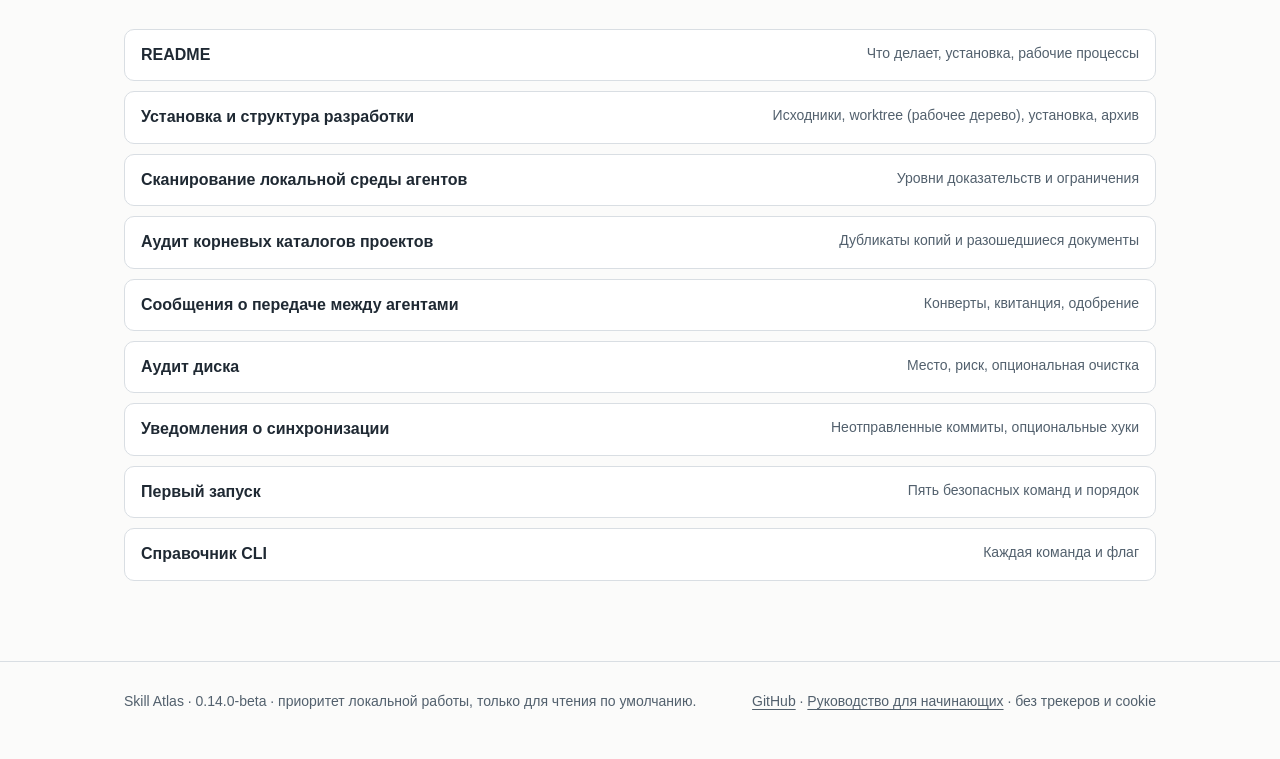
==== commit e48660c6: "docs: refresh 0.14 intro on GitHub and site Update the repo lede and the three site languages to cov" ====
--- a/site/ru/index.html
+++ b/site/ru/index.html
@@ -43,7 +43,7 @@
         <p class="lede">
           Skill Atlas показывает, какие агенты для программирования есть на вашей машине,
           откуда каждый из них загружает правила и навыки, совпадают ли ваши локальные копии Skill Atlas
-          и где один и тот же проект существует более чем в одном месте с разошедшимися документами. Он также показывает, сколько места занимает работа агентов, и напоминает о коммитах, которые есть только локально, перед передачей задачи.
+          и где один и тот же проект существует более чем в одном месте с разошедшимися документами. Он также показывает, сколько места занимает работа агентов, и может установить напоминания о push; для первого запуска выполните <code>start</code>.
           Это навык для Codex, Claude Code, DeepSeek Harness, OpenCode, WorkBuddy, Kimi Code
           и других инструментов агентов.
         </p>
@@ -55,8 +55,8 @@
       </section>
 
       <section id="whats-new" aria-labelledby="whats-new-title">
-        <h2 id="whats-new-title">Новое в 0.12</h2>
-        <p class="section-note">Три добавления для той части работы агентов, которая начинается после написания кода.</p>
+        <h2 id="whats-new-title">Новое в 0.14</h2>
+        <p class="section-note">Онбординг, напоминания одной командой и дайджест для долгих сессий.</p>
         <div class="grid three">
           <div class="card">
             <h3>Аудит диска</h3>
@@ -69,6 +69,18 @@
           <div class="card">
             <h3>Лёгкие уведомления</h3>
             <p><code>sync notify</code> следит за выбранными репозиториями и их worktree и присылает уведомление macOS только когда push действительно нужен. Молчит, когда всё чисто; никогда не делает push автоматически.</p>
+          </div>
+          <div class="card">
+            <h3>Первый запуск</h3>
+            <p><code>start</code> показывает пять безопасных команд, ссылки на руководства, правила безопасности и порядок. Навык не может сам открыть интерфейс, поэтому тур явный и статичный.</p>
+          </div>
+          <div class="card">
+            <h3>Напоминания одной командой</h3>
+            <p><code>sync setup --confirm</code> создаёт registry и LaunchAgent macOS, делает резервные копии, загружает job и отправляет тестовое уведомление. Сначала лучше preview.</p>
+          </div>
+          <div class="card">
+            <h3>Дайджест раз в 4 часа</h3>
+            <p><code>--force-after-minutes 240</code> присылает дайджест, если то же состояние не отправлено, даже пока вы редактируете. Автопуша нет; часовой минимум сохраняется.</p>
           </div>
         </div>
         <figure class="mockup">
@@ -204,6 +216,7 @@
           <a href="https://github.com/Jorgut/skill-atlas/blob/main/docs/agent-messaging.md"><strong>Сообщения о передаче между агентами</strong><span>Конверты, квитанция, одобрение</span></a>
           <a href="https://github.com/Jorgut/skill-atlas/blob/main/docs/disk-scan.md"><strong>Аудит диска</strong><span>Место, риск, опциональная очистка</span></a>
           <a href="https://github.com/Jorgut/skill-atlas/blob/main/docs/sync-notify.md"><strong>Уведомления о синхронизации</strong><span>Неотправленные коммиты, опциональные хуки</span></a>
+          <a href="https://github.com/Jorgut/skill-atlas/blob/main/docs/start.md"><strong>Первый запуск</strong><span>Пять безопасных команд и порядок</span></a>
           <a href="https://github.com/Jorgut/skill-atlas/blob/main/docs/cli-reference.md"><strong>Справочник CLI</strong><span>Каждая команда и флаг</span></a>
         </div>
       </section>
@@ -212,7 +225,7 @@
 
   <footer>
     <div class="wrap">
-      <span>Skill Atlas · 0.12.1-beta · приоритет локальной работы, только для чтения по умолчанию.</span>
+      <span>Skill Atlas · 0.14.0-beta · приоритет локальной работы, только для чтения по умолчанию.</span>
       <span><a href="https://github.com/Jorgut/skill-atlas">GitHub</a> · <a href="https://github.com/Jorgut/skill-atlas/blob/main/docs/GETTING_STARTED.ru.md">Руководство для начинающих</a> · без трекеров и cookie</span>
     </div>
   </footer>
